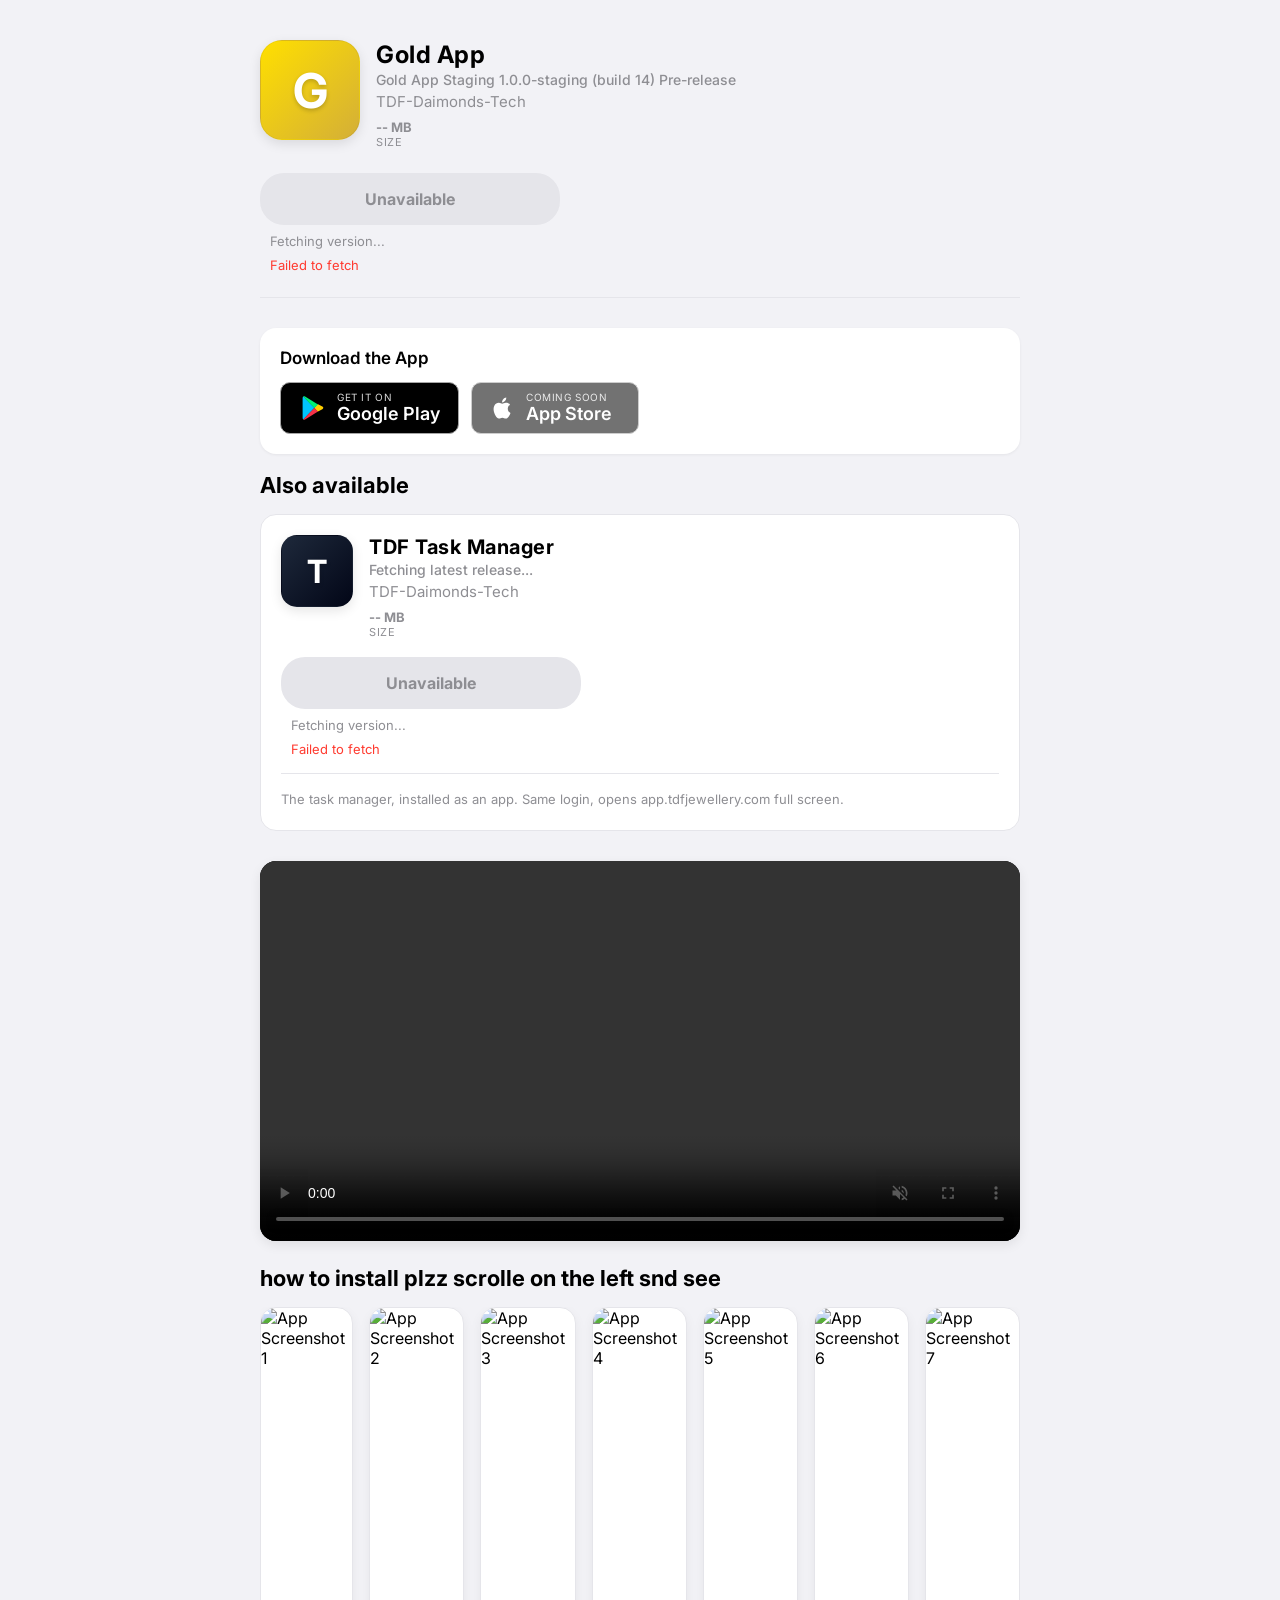
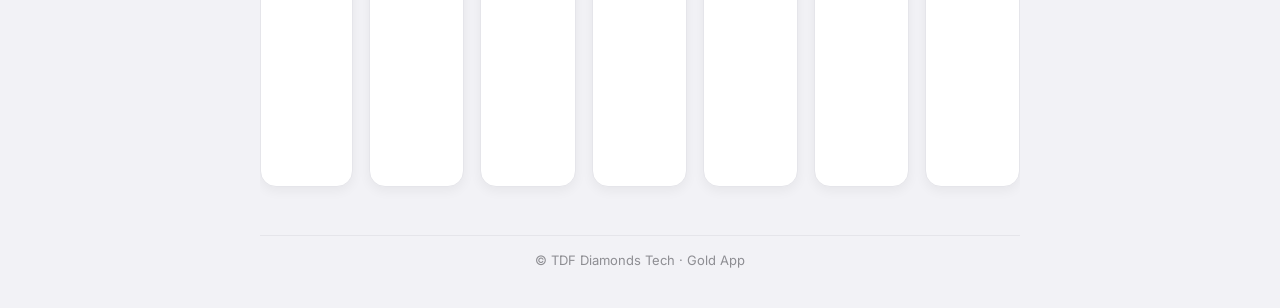
==== index.html @ e76a3f13 "Add Google Play and App Store download badges Co-Authored-By: Claude Sonnet 5.5 <noreply@anthropic.c" ====
<!DOCTYPE html>
<html lang="en">

<head>
    <meta charset="UTF-8">
    <meta name="viewport" content="width=device-width, initial-scale=1.0, maximum-scale=1.0, user-scalable=no">
    <title>Gold App - Download</title>
    <link rel="preconnect" href="https://fonts.googleapis.com">
    <link rel="preconnect" href="https://fonts.gstatic.com" crossorigin>
    <link href="https://fonts.googleapis.com/css2?family=Inter:wght@400;500;600;700&display=swap" rel="stylesheet">
    <link rel="stylesheet" href="style.css">
</head>

<body>
    <main class="container">
        <!-- App Header info -->
        <header class="app-header">
            <div class="app-icon-container">
                <div class="app-icon">
                    <!-- Custom Gold App icon -->
                    <span class="icon-text">G</span>
                </div>
            </div>
            <div class="app-meta">
                <h1 class="app-title">Gold App</h1>
                <h2 class="app-release-name" id="release-name-display">Gold App Staging 1.0.0-staging (build 14)
                    Pre-release</h2>
                <p class="app-developer">TDF-Daimonds-Tech</p>
                <div class="app-stats">
                    <!-- <div class="stat">
                        <span class="stat-value">4.9 ★</span>
                        <span class="stat-label">12K Ratings</span>
                    </div> -->
                    <!-- <div class="stat divider">•</div> -->
                    <div class="stat">
                        <span class="stat-value" id="app-size-display">-- MB</span>
                        <span class="stat-label">Size</span>
                    </div>
                </div>
            </div>
        </header>

        <!-- Promo Video -->


        <!-- Top Download Button -->
        <div class="action-bar">
            <a href="#" id="download-btn" class="install-button loading">
                <span class="btn-text" id="btn-text">Install</span>
                <span class="loader" id="btn-loader"></span>
            </a>
            <p id="version-info" class="version-info">Fetching version...</p>
            <p id="error-msg" class="error-message"></p>
        </div>

        <!-- Store badges -->
        <section class="store-section">
            <h2 class="store-title">Download the App</h2>
            <div class="store-badges">
                <a id="playstore-link" class="store-badge" target="_blank" rel="noopener"
                   href="https://play.google.com/store/apps/details?id=com.tdf.tdfGIPapp&hl=en_IN">
                    <svg viewBox="0 0 24 24" width="28" height="28" aria-hidden="true">
                        <path fill="#00C3FF" d="M3.6 2.2c-.3.3-.5.8-.5 1.4v16.8c0 .6.2 1.1.5 1.4l.1.1L13.1 12v-.2L3.7 2.1z"/>
                        <path fill="#FFCE00" d="M16.2 15.2 13.1 12v-.2l3.1-3.2.1.1 3.7 2.1c1.1.6 1.1 1.6 0 2.2l-3.7 2.1z"/>
                        <path fill="#F43249" d="M16.3 15.1 13.1 12 3.6 21.8c.4.4.9.4 1.6.1z"/>
                        <path fill="#00F076" d="M16.3 8.9 5.2 2.1c-.7-.4-1.2-.3-1.6.1L13.1 12z"/>
                    </svg>
                    <span class="badge-text"><small>GET IT ON</small><strong>Google Play</strong></span>
                </a>
                <a id="appstore-link" class="store-badge disabled" target="_blank" rel="noopener"
                   href="#" aria-disabled="true">
                    <svg viewBox="0 0 24 24" width="26" height="26" aria-hidden="true">
                        <path fill="currentColor" d="M16.4 12.6c0-2.4 2-3.5 2.1-3.6-1.1-1.7-2.9-1.9-3.5-1.9-1.5-.2-2.9.9-3.7.9s-1.9-.9-3.200-.8c-1.6 0-3.1 1-4 2.400-1.700 3-.4 7.300 1.200 9.700.8 1.200 1.800 2.500 3 2.400 1.200 0 1.700-.8 3.100-.8s1.900.8 3.200.8c1.300 0 2.200-1.200 3-2.400.9-1.300 1.300-2.700 1.300-2.700s-2.500-1-2.500-3.900zM14 5.400c.7-.8 1.100-1.900 1-3-1 0-2.100.7-2.800 1.500-.6.700-1.200 1.800-1 2.900 1.100.1 2.100-.6 2.800-1.400z"/>
                    </svg>
                    <span class="badge-text"><small id="appstore-note">COMING SOON</small><strong>App Store</strong></span>
                </a>
            </div>
        </section>

        <!-- TMS App: Android build of app.tdfjewellery.com (see android/README.md) -->
        <section class="section other-apps-section">
            <h2 class="section-title">Also available</h2>
            <div class="app-card">
                <div class="app-card-header">
                    <div class="app-icon app-icon-tms">
                        <span class="icon-text">T</span>
                    </div>
                    <div class="app-meta">
                        <h3 class="app-title">TDF Task Manager</h3>
                        <h4 class="app-release-name" id="tms-release-name">Fetching latest release...</h4>
                        <p class="app-developer">TDF-Daimonds-Tech</p>
                        <div class="app-stats">
                            <div class="stat">
                                <span class="stat-value" id="tms-app-size">-- MB</span>
                                <span class="stat-label">Size</span>
                            </div>
                        </div>
                    </div>
                </div>
                <div class="action-bar action-bar-inline">
                    <a href="#" id="tms-download-btn" class="install-button loading">
                        <span class="btn-text" id="tms-btn-text">Install</span>
                        <span class="loader"></span>
                    </a>
                    <p id="tms-version-info" class="version-info">Fetching version...</p>
                    <p id="tms-error-msg" class="error-message"></p>
                </div>
                <p class="app-card-note">The task manager, installed as an app. Same login, opens
                    app.tdfjewellery.com full screen.</p>
            </div>
        </section>

        <!-- Screenshots Gallery -->
        <div class="promo-video-container">
            <video controls autoplay muted loop playsinline class="promo-video">
                <source src="WhatsApp%20Video%202026-03-15%20at%2011.39.50%20PM.mp4" type="video/mp4">
                Your browser does not support the video tag.
            </video>
        </div>
        <section class="section screenshots-section">
            <h2 class="section-title">how to install plzz scrolle on the left snd see </h2>
            <div class="screenshots-container">
                <img src="0.jpeg" alt="App Screenshot 1" class="screenshot">
                <img src="1.jpeg" alt="App Screenshot 2" class="screenshot">
                <img src="2.jpeg" alt="App Screenshot 3" class="screenshot">
                <img src="3.jpeg" alt="App Screenshot 4" class="screenshot">
                <img src="4.jpeg" alt="App Screenshot 5" class="screenshot">
                <img src="5.jpeg" alt="App Screenshot 6" class="screenshot">
                <img src="6.jpeg" alt="App Screenshot 7" class="screenshot">
            </div>
        </section>


        <!-- Fullscreen Image Modal -->
        <div id="image-modal" class="modal">
            <span class="close-modal" id="close-modal">&times;</span>
            <!-- <span class="nav-btn prev-btn" id="prev-img">&#10094;</span> -->
            <img class="modal-content" id="modal-img">
            <!-- <span class="nav-btn next-btn" id="next-img">&#10095;</span> -->
            <div id="modal-caption" class="modal-caption"></div>
        </div>
        <footer class="site-footer">&copy; TDF Diamonds Tech &middot; Gold App</footer>
    </main>

    <script src="script.js"></script>
</body>

</html>
---- style.css ----
:root {
    --bg-color: #f2f2f6; /* iOS typical grey background */
    --surface-color: #ffffff;
    --text-primary: #000000;
    --text-secondary: #8e8e93;
    --accent-color: #007aff; /* iOS blue */
    --accent-color-hover: #0056b3;
    --gold: #f7b731;
    --divider: #e5e5ea;
    --card-bg: #ffffff;
}

@media (prefers-color-scheme: dark) {
    :root {
        --bg-color: #000000;
        --surface-color: #1c1c1e;
        --text-primary: #ffffff;
        --text-secondary: #98989d;
        --accent-color: #0a84ff;
        --accent-color-hover: #0066cc;
        --divider: #38383a;
        --card-bg: #1c1c1e;
    }
}

* {
    box-sizing: border-box;
    margin: 0;
    padding: 0;
    font-family: '-apple-system', 'BlinkMacSystemFont', 'Inter', 'Segoe UI', Roboto, Helvetica, Arial, sans-serif;
    -webkit-font-smoothing: antialiased;
}

body {
    background-color: var(--bg-color);
    color: var(--text-primary);
    min-height: 100vh;
}

/* Responsive Main Container */
.container {
    width: 100%;
    max-width: 800px;
    margin: 0 auto;
    padding: 40px 20px;
}

@media (max-width: 600px) {
    .container {
        padding: 20px 16px;
    }
}

/* Header */
.app-header {
    display: flex;
    gap: 16px;
    margin-bottom: 24px;
}

.app-icon {
    width: 100px;
    height: 100px;
    background: linear-gradient(135deg, #FFDF00, #D4AF37);
    border-radius: 22%;
    display: flex;
    justify-content: center;
    align-items: center;
    box-shadow: 0 4px 12px rgba(0,0,0,0.1);
    border: 1px solid rgba(0,0,0,0.05);
    flex-shrink: 0;
}

@media (max-width: 400px) {
    .app-icon {
        width: 80px;
        height: 80px;
    }
    .icon-text {
        font-size: 2.2rem;
    }
}

.icon-text {
    font-size: 3rem;
    font-weight: 700;
    color: #fff;
    text-shadow: 0 2px 4px rgba(0,0,0,0.2);
}

.app-meta {
    display: flex;
    flex-direction: column;
    justify-content: center;
    flex: 1;
}

.app-title {
    font-size: 24px;
    font-weight: 700;
    color: var(--text-primary);
    margin-bottom: 2px;
    letter-spacing: 0.5px;
}

.app-release-name {
    font-size: 14px;
    font-weight: 500;
    color: var(--text-secondary);
    margin-bottom: 4px;
    display: -webkit-box;
    -webkit-line-clamp: 2;
    line-clamp: 2;
    -webkit-box-orient: vertical;
    overflow: hidden;
}

.app-developer {
    font-size: 15px;
    color: var(--text-secondary);
    margin-bottom: 8px;
}

.app-stats {
    display: flex;
    align-items: center;
    gap: 8px;
    margin-top: auto;
}

.stat {
    display: flex;
    flex-direction: column;
}

.stat-value {
    font-size: 13px;
    font-weight: 700;
    color: var(--text-secondary);
}

.stat-label {
    font-size: 11px;
    color: var(--text-secondary);
    text-transform: uppercase;
    letter-spacing: 0.5px;
}

.stat.divider {
    color: var(--divider);
    font-size: 20px;
    line-height: 1;
}

/* Promo Video */
.promo-video-container {
    width: 100%;
    border-radius: 16px;
    overflow: hidden;
    margin-bottom: 24px;
    background: #000;
    box-shadow: 0 4px 12px rgba(0,0,0,0.08);
}

.promo-video {
    width: 100%;
    max-height: 55vh;
    display: block;
    object-fit: contain;
}

/* Action Bar */
.action-bar {
    display: flex;
    flex-direction: column;
    gap: 8px;
    margin-bottom: 30px;
    border-bottom: 1px solid var(--divider);
    padding-bottom: 24px;
}

.install-button {
    background-color: var(--accent-color);
    color: #ffffff;
    font-size: 16px;
    font-weight: 700;
    text-align: center;
    padding: 14px 24px;
    border-radius: 24px;
    text-decoration: none;
    display: flex;
    justify-content: center;
    align-items: center;
    width: 100%;
    max-width: 100%; /* Can span full width on small screens */
    transition: background-color 0.2s, transform 0.1s;
    height: 52px;
}

@media (min-width: 600px) {
    .install-button {
        max-width: 300px; /* Limit width on larger screens */
    }
    .action-bar {
        align-items: flex-start; /* Align naturally instead of stacking center */
    }
    .version-info, .error-message {
        text-align: left;
        margin-left: 10px;
    }
}

.install-button:active {
    background-color: var(--accent-color-hover);
    transform: scale(0.98);
}

.install-button.loading {
    background-color: var(--divider);
    color: var(--text-secondary);
    pointer-events: none;
}

.loader {
    display: none;
    width: 20px;
    height: 20px;
    border: 3px solid rgba(0, 0, 0, 0.1);
    border-radius: 50%;
    border-top-color: var(--text-secondary);
    animation: spin 1s ease-in-out infinite;
}

.install-button.loading .loader {
    display: block;
}

.install-button.loading .btn-text {
    display: none;
}

@keyframes spin {
    to { transform: rotate(360deg); }
}

.version-info {
    font-size: 13px;
    color: var(--text-secondary);
    text-align: center;
}

.error-message {
    font-size: 13px;
    color: #ff3b30;
    text-align: center;
    display: none;
}

/* Secondary app card (TMS app) */
.other-apps-section {
    margin-top: -6px;
}

.app-card {
    background: var(--card-bg);
    border: 1px solid var(--divider);
    border-radius: 16px;
    padding: 20px;
}

.app-card-header {
    display: flex;
    gap: 16px;
    margin-bottom: 18px;
}

.app-card .app-icon {
    width: 72px;
    height: 72px;
}

.app-card .icon-text {
    font-size: 2rem;
}

.app-icon-tms {
    /* Matches the theme_color / background_color in the PWA manifest */
    background: linear-gradient(135deg, #1e293b, #020617);
}

.app-card .app-title {
    font-size: 20px;
}

.action-bar-inline {
    border-bottom: none;
    padding-bottom: 0;
    margin-bottom: 0;
}

.app-card-note {
    font-size: 13px;
    line-height: 1.5;
    color: var(--text-secondary);
    margin-top: 16px;
    padding-top: 16px;
    border-top: 1px solid var(--divider);
}

/* Sections */
.section {
    margin-bottom: 30px;
}

.section-title {
    font-size: 22px;
    font-weight: 700;
    color: var(--text-primary);
    margin-bottom: 16px;
}

.instructions-card {
    background: var(--card-bg);
    padding: 20px;
    border-radius: 16px;
    border: 1px solid var(--divider);
}

.section-text {
    font-size: 16px;
    line-height: 1.6;
    color: var(--text-primary);
}

.section-text strong {
    font-weight: 600;
}

.screenshots-section {
    margin-top: 10px;
}

.screenshots-container {
    display: flex;
    overflow-x: auto;
    scroll-snap-type: x mandatory;
    gap: 16px;
    padding-bottom: 16px; /* space for scrollbar */
    -webkit-overflow-scrolling: touch;
    scrollbar-width: none; /* Firefox */
}

.screenshots-container::-webkit-scrollbar {
    display: none; /* Safari and Chrome */
}

.screenshot {
    height: 480px; /* Standard phone height ratio */
    width: auto;
    border-radius: 16px;
    scroll-snap-align: center;
    border: 1px solid var(--divider);
    box-shadow: 0 4px 12px rgba(0,0,0,0.05);
    background-color: var(--card-bg);
}

@media (max-width: 600px) {
    .screenshot {
        height: 400px;
    }
}
@media (max-width: 400px) {
    .screenshot {
        height: 340px;
    }
}

/* Fullscreen Modal */
.modal {
    display: none;
    position: fixed;
    z-index: 100;
    left: 0;
    top: 0;
    width: 100%;
    height: 100%;
    background-color: rgba(0, 0, 0, 0.9);
    backdrop-filter: blur(10px);
    -webkit-backdrop-filter: blur(10px);
    opacity: 0;
    transition: opacity 0.3s ease;
}

.modal.show {
    opacity: 1;
}

.modal-content {
    margin: auto;
    display: block;
    max-width: 90%;
    max-height: 85vh;
    border-radius: 12px;
    position: absolute;
    top: 50%;
    left: 50%;
    transform: translate(-50%, -50%);
    object-fit: contain;
    box-shadow: 0 10px 30px rgba(0,0,0,0.5);
}

.close-modal {
    position: absolute;
    top: 20px;
    right: 30px;
    color: #f1f1f1;
    font-size: 40px;
    font-weight: bold;
    cursor: pointer;
    z-index: 101;
    transition: color 0.2s;
    user-select: none;
}

.close-modal:hover,
.close-modal:focus {
    color: #bbb;
    text-decoration: none;
}

.nav-btn {
    cursor: pointer;
    position: absolute;
    top: 50%;
    width: auto;
    padding: 20px;
    margin-top: -30px;
    color: white;
    font-weight: bold;
    font-size: 30px;
    transition: 0.3s ease;
    border-radius: 0 5px 5px 0;
    user-select: none;
    z-index: 101;
    background-color: rgba(0,0,0,0.3);
}

.nav-btn:hover {
    background-color: rgba(0,0,0,0.8);
}

.prev-btn {
    left: 10px;
    border-radius: 5px;
}

.next-btn {
    right: 10px;
    border-radius: 5px;
}

.modal-caption {
    margin: auto;
    display: block;
    width: 80%;
    max-width: 700px;
    text-align: center;
    color: #ccc;
    padding: 10px 0;
    position: absolute;
    bottom: 20px;
    left: 50%;
    transform: translateX(-50%);
    font-size: 16px;
}

@media only screen and (max-width: 600px) {
    .modal-content {
        max-width: 95%;
    }
    .nav-btn {
        padding: 15px 10px;
        font-size: 24px;
    }
    .prev-btn { left: 0px; }
    .next-btn { right: 0px; }
}


/* Store badges */
.store-section {
    background: var(--card-bg);
    border-radius: 16px;
    padding: 20px;
    margin: 24px 0;
    box-shadow: 0 1px 3px rgba(0,0,0,0.06);
}
.store-title {
    font-size: 17px;
    font-weight: 600;
    margin-bottom: 14px;
}
.store-badges {
    display: flex;
    flex-wrap: wrap;
    gap: 12px;
}
.store-badge {
    display: inline-flex;
    align-items: center;
    gap: 10px;
    min-width: 168px;
    padding: 9px 18px;
    border-radius: 10px;
    background: #000;
    color: #fff;
    text-decoration: none;
    border: 1px solid #a6a6a6;
    transition: transform .15s ease, opacity .15s ease;
}
.store-badge:hover { transform: translateY(-1px); }
.store-badge .badge-text { display: flex; flex-direction: column; line-height: 1.15; }
.store-badge small { font-size: 10px; letter-spacing: .6px; opacity: .85; }
.store-badge strong { font-size: 18px; font-weight: 600; }
.store-badge.disabled { opacity: .55; cursor: default; pointer-events: none; }
@media (max-width: 400px) {
    .store-badges { flex-direction: column; }
    .store-badge { width: 100%; }
}

.site-footer {
    margin-top: 32px;
    padding-top: 16px;
    border-top: 1px solid var(--divider);
    text-align: center;
    font-size: 13px;
    color: var(--text-secondary);
}
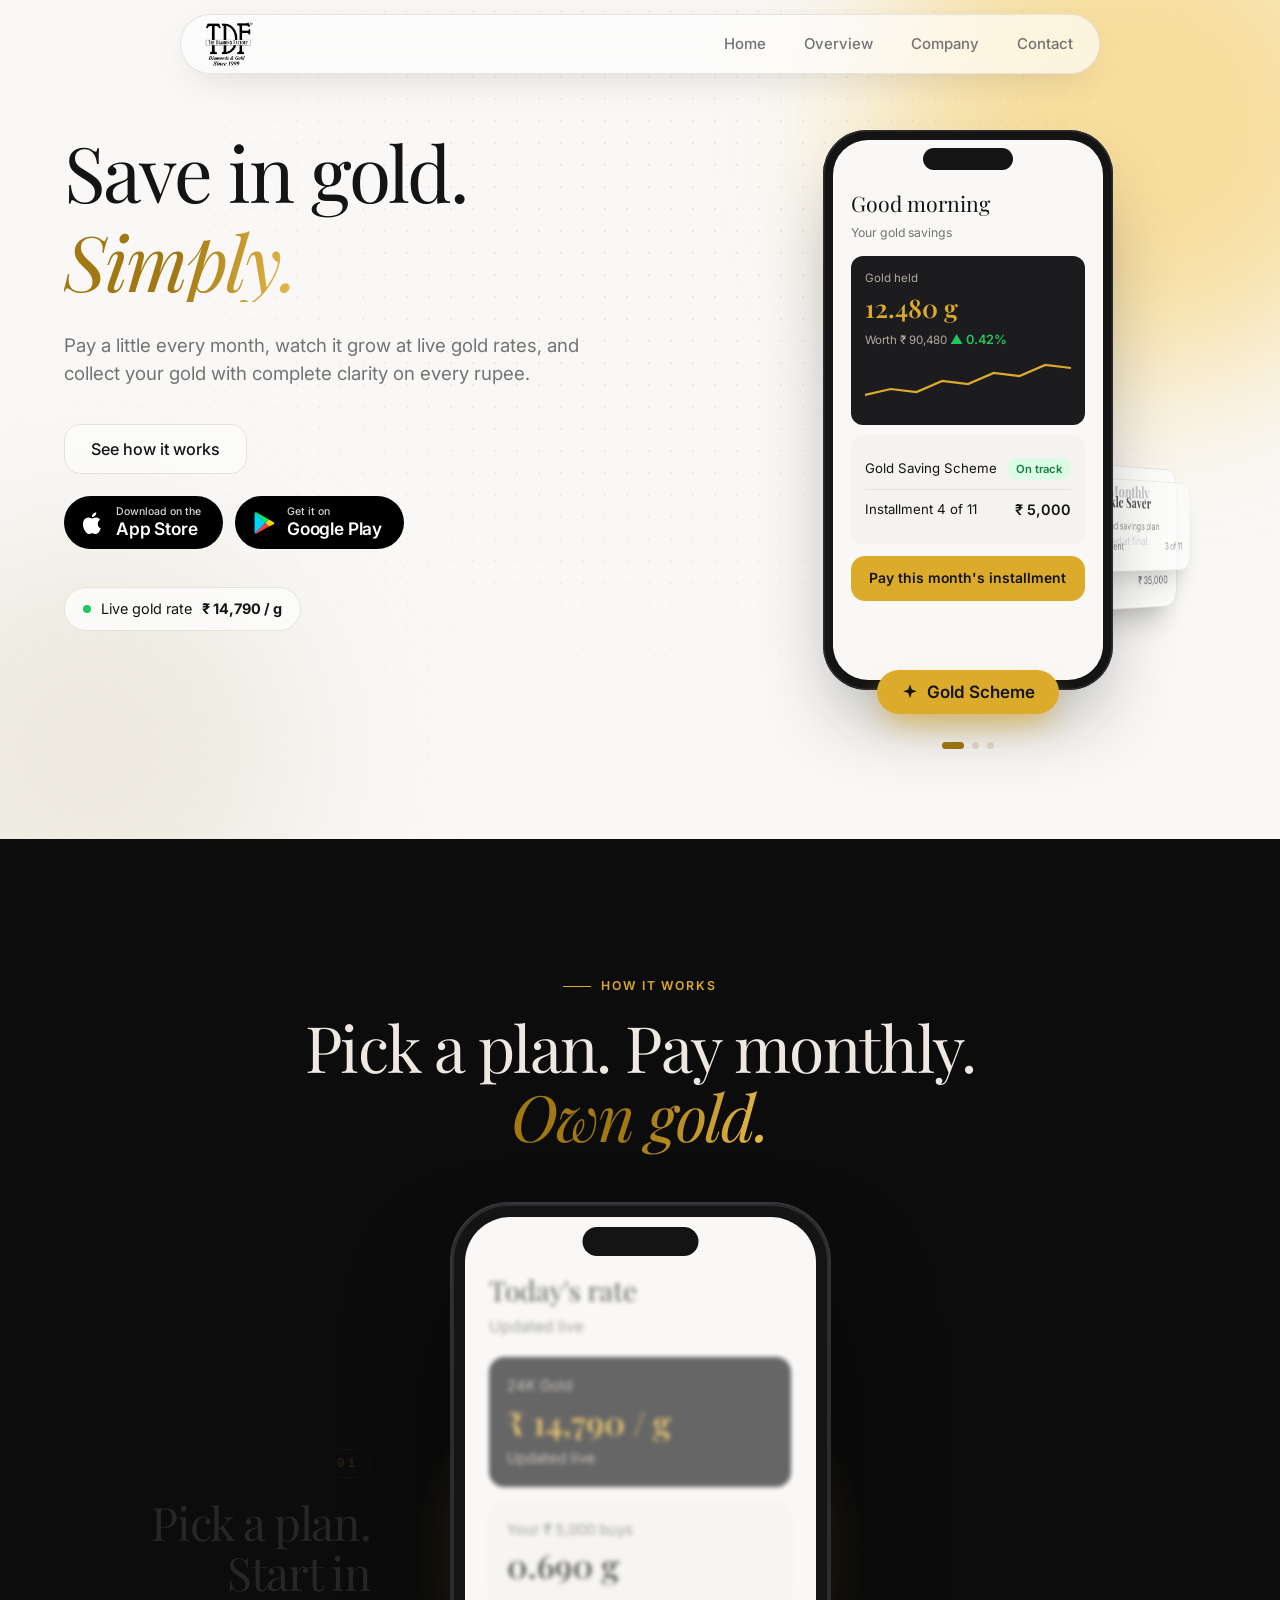
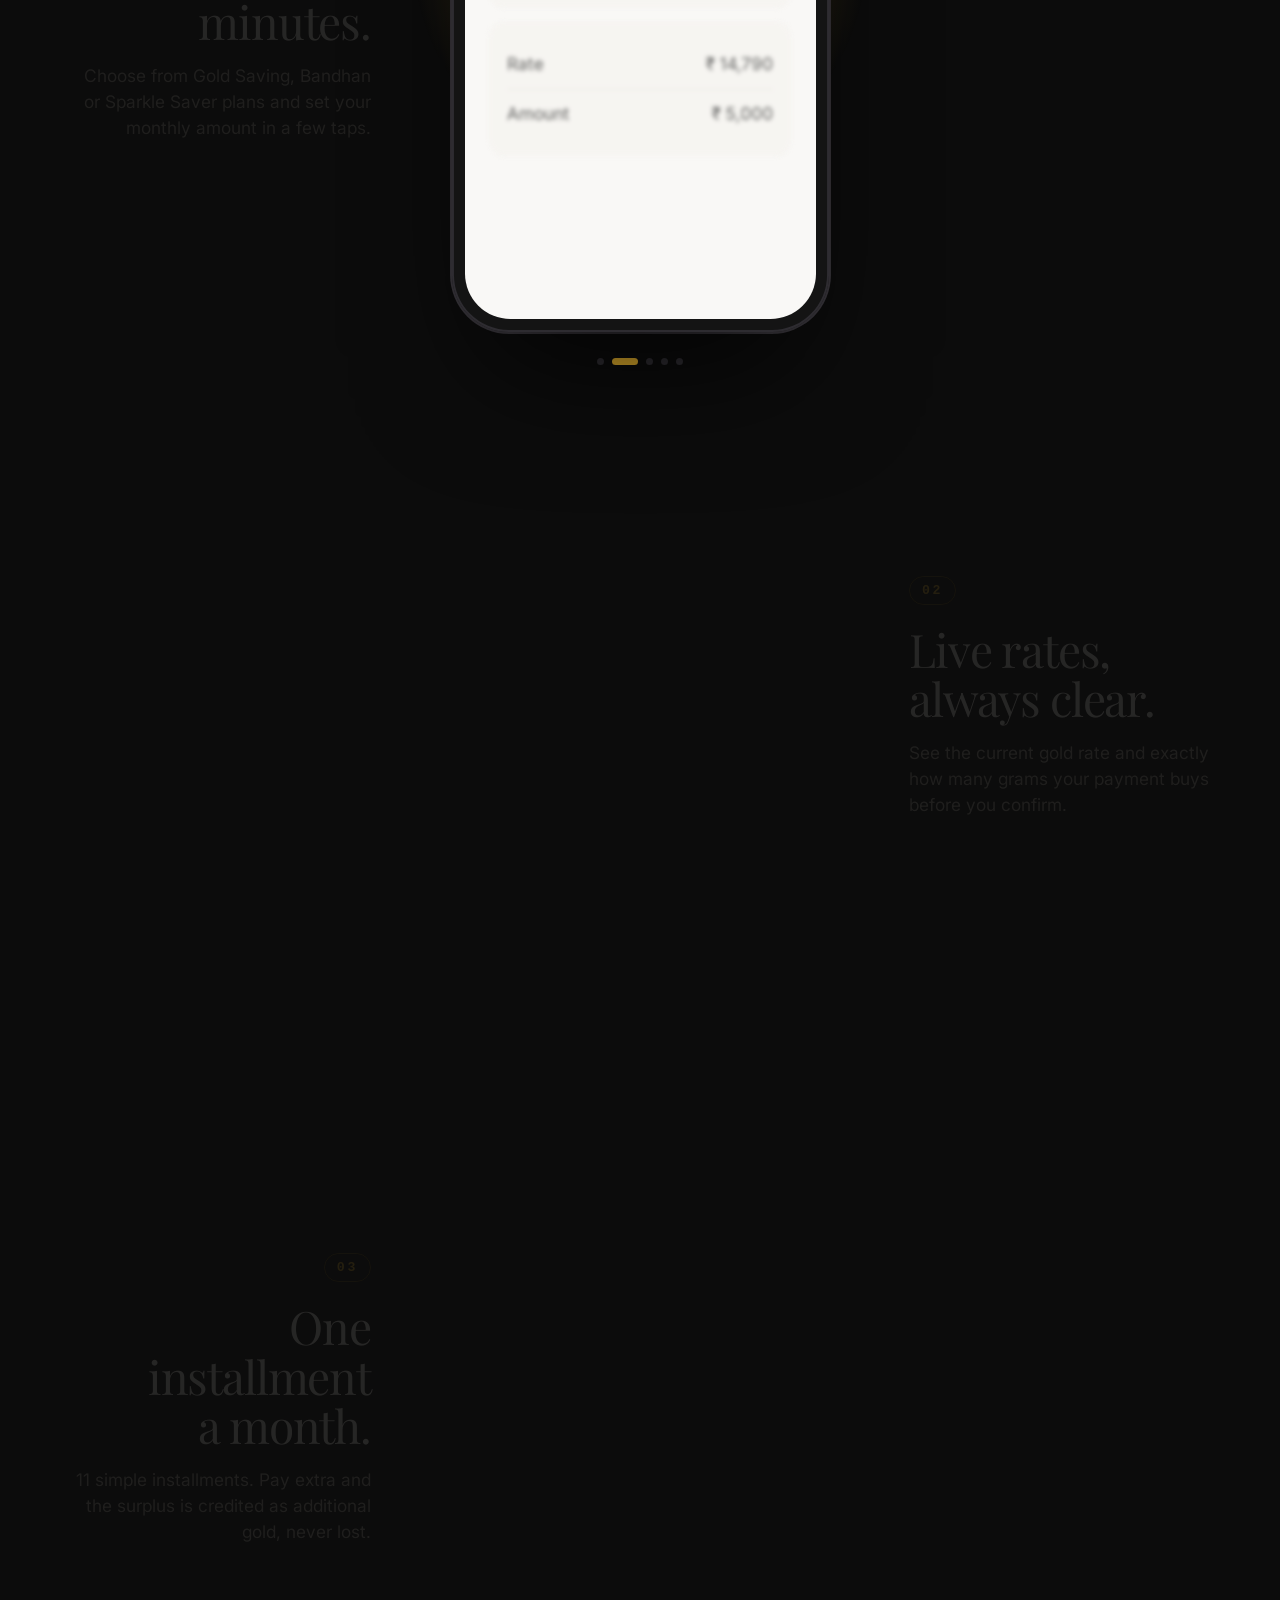
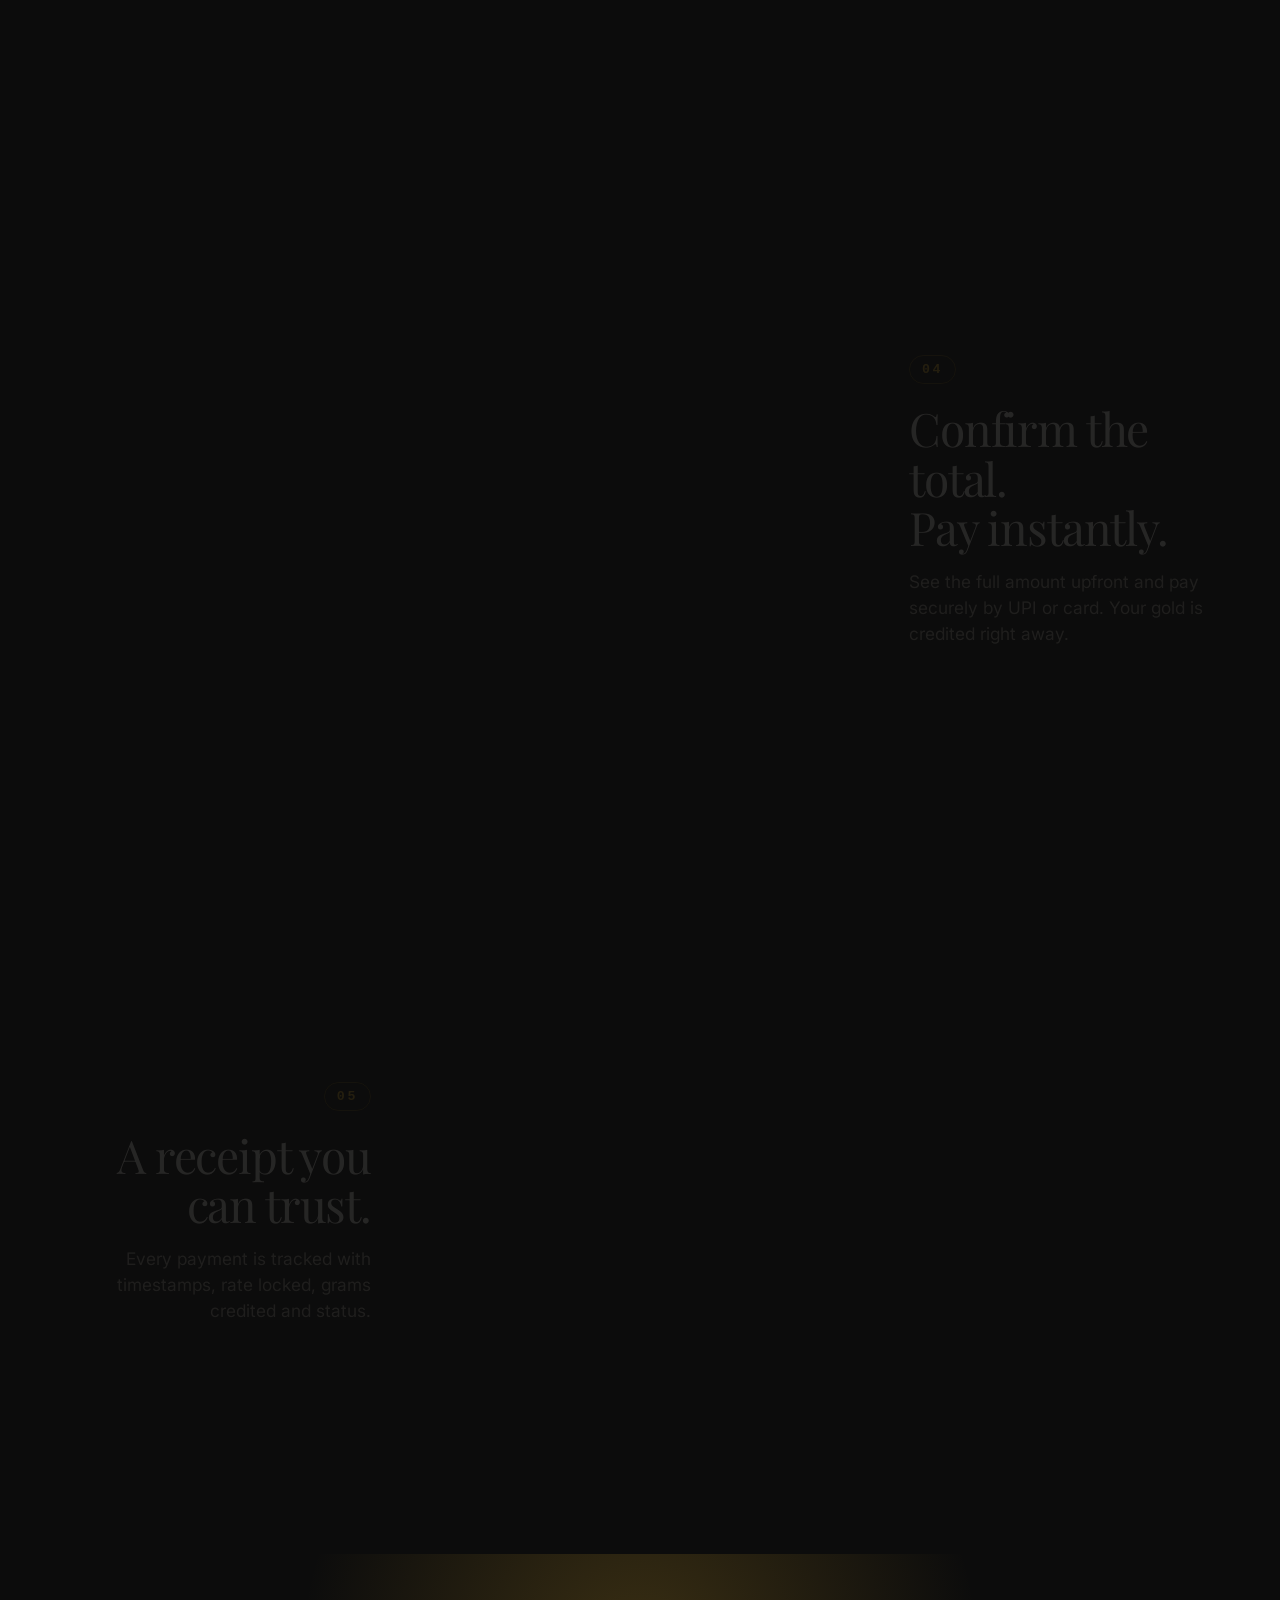
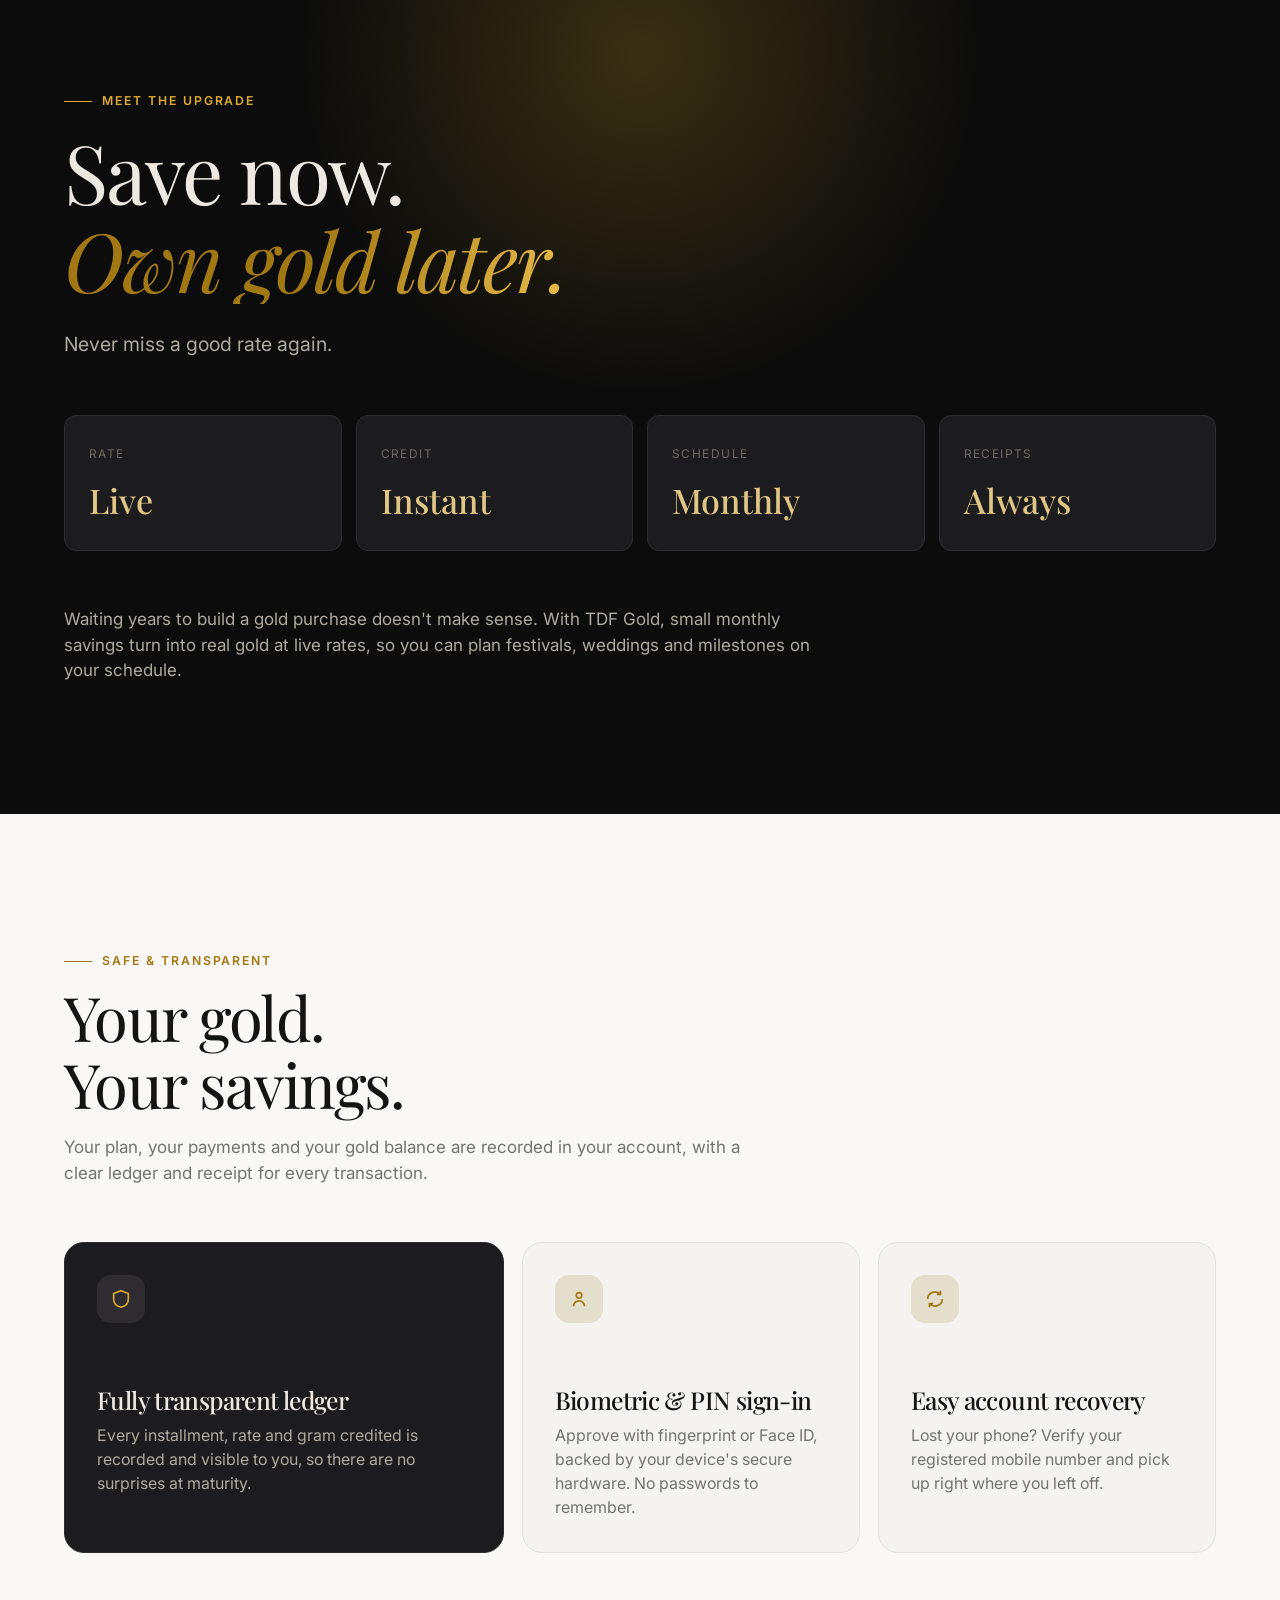
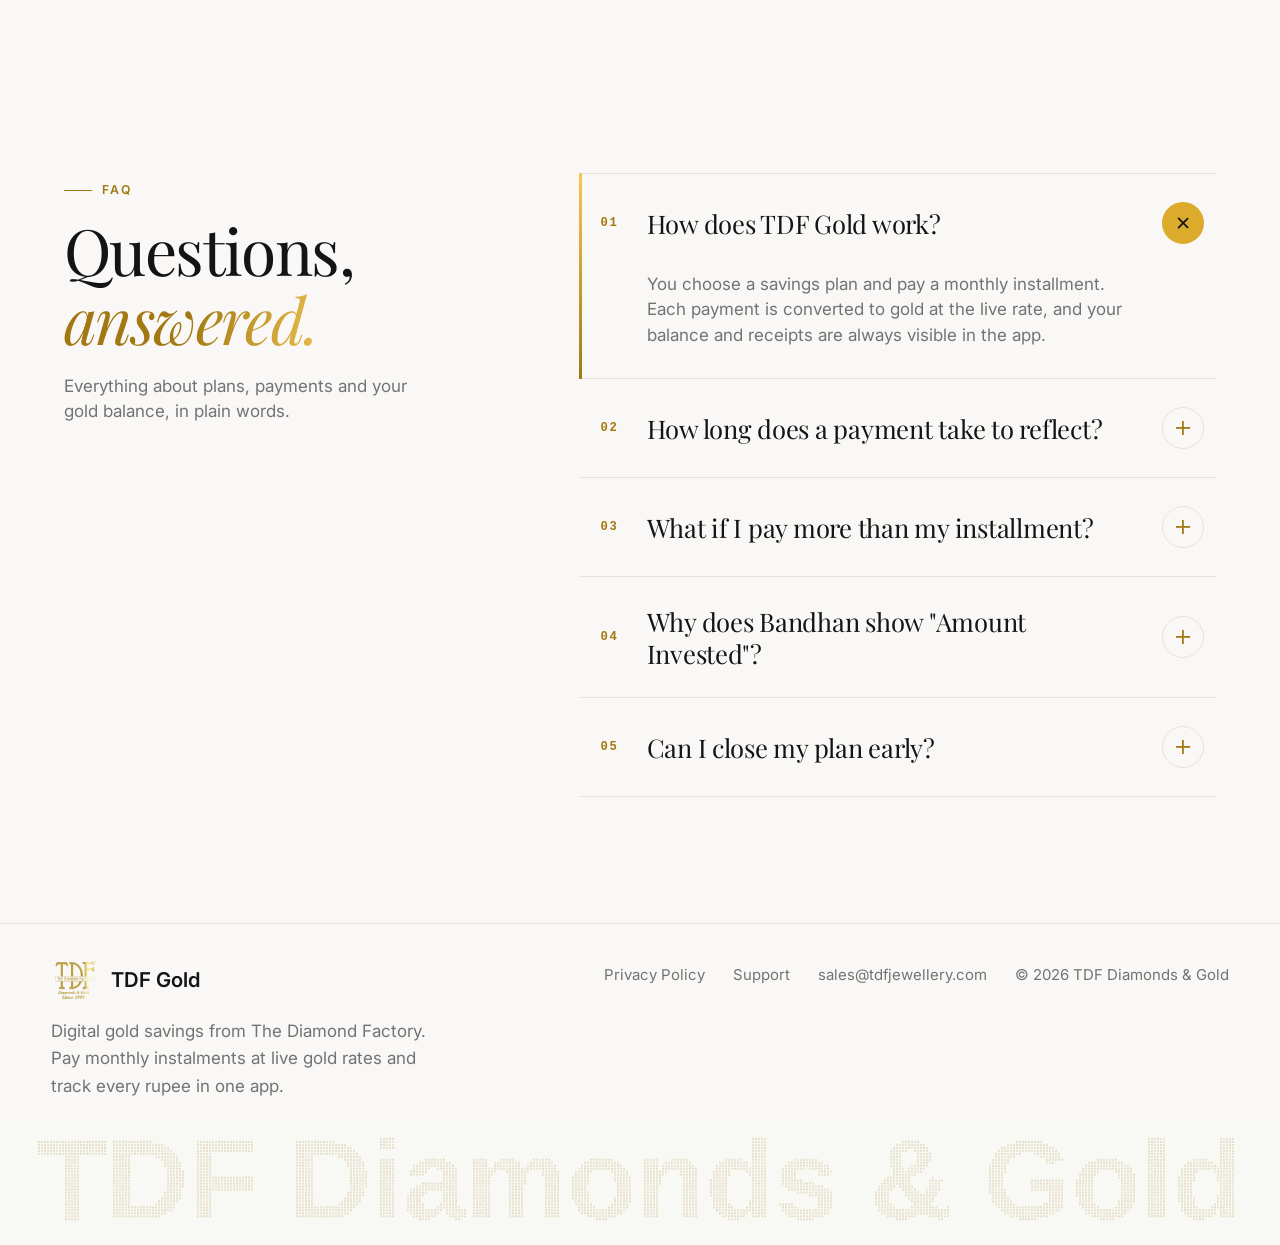
==== commit 5ea4baf3: "feat(web): new TDF Gold landing page, privacy policy and live gold rate Previous landing page kept a" ====
--- a/index.html
+++ b/index.html
@@ -1,148 +1,855 @@
 <!DOCTYPE html>
 <html lang="en">
-
 <head>
-    <meta charset="UTF-8">
-    <meta name="viewport" content="width=device-width, initial-scale=1.0, maximum-scale=1.0, user-scalable=no">
-    <title>Gold App - Download</title>
-    <link rel="preconnect" href="https://fonts.googleapis.com">
-    <link rel="preconnect" href="https://fonts.gstatic.com" crossorigin>
-    <link href="https://fonts.googleapis.com/css2?family=Inter:wght@400;500;600;700&display=swap" rel="stylesheet">
-    <link rel="stylesheet" href="style.css">
+<meta charset="utf-8">
+<meta name="viewport" content="width=device-width, initial-scale=1">
+<title>TDF Gold - Save in Gold, Simply</title>
+<meta name="description" content="Save every month in gold with live rates, clear installment plans and transparent receipts.">
+<link rel="icon" href="tdf-logo.png">
+<link rel="preconnect" href="https://fonts.googleapis.com">
+<link rel="preconnect" href="https://fonts.gstatic.com" crossorigin>
+<link href="https://fonts.googleapis.com/css2?family=Inter:wght@400;500;600&family=Playfair+Display:ital,wght@0,400;0,500;0,600;0,700;1,400;1,500&display=swap" rel="stylesheet">
+<style>
+/* Tokens copied 1:1 from Gold-app-android/lib/product/init/theme/app_colors.dart */
+:root{
+  --app-bg:#F9F8F6; --app-fg:#141414;
+  --primary-surface:#141414; --primary-fg:#F9F8F6;
+  --card:#F5F3EF; --secondary:#F0ECE6; --muted:#F0EEEA; --muted-fg:#737373; --elevated:#FDFDFC;
+  --gold:#DDAB2C; --gold-light:#E0C685; --gold-dark:#A17812; --gold-muted:#E4DECD; --gold-shimmer:#F6C955;
+  --border:#E5E2DC;
+  --np-bg:#0C0C0C; --np-surface:#1C1B1E; --np-surface-alt:#252428; --np-surface-muted:#2E2C31;
+  --np-fg:#EDE8E1; --np-fg-muted:#B0AA9F; --np-fg-soft:#6E6860;
+  --up:#22C55E; --down:#EF4444; --success-soft:#DCFCE7; --success:#15803D; --danger-soft:#FEE2E2; --danger:#DC2626;
+  --r-card:12px; --r-ctl:16px;
+  --serif:"Playfair Display",Georgia,serif; --sans:"Inter",system-ui,sans-serif;
+  --ease:cubic-bezier(.22,1,.36,1);
+}
+*{box-sizing:border-box;margin:0;padding:0}
+html{scroll-behavior:smooth;font-size:106.25%}
+body{background:var(--app-bg);color:var(--app-fg);font-family:var(--sans);line-height:1.5;-webkit-font-smoothing:antialiased;overflow-x:hidden}
+h1,h2,h3{font-family:var(--serif);font-weight:400;letter-spacing:-.025em;line-height:1.08}
+a{color:inherit;text-decoration:none}
+.wrap{max-width:1200px;margin:0 auto;padding:0 24px;position:relative}
+.eyebrow{display:inline-flex;align-items:center;gap:10px;font-size:.72rem;font-weight:600;letter-spacing:.16em;text-transform:uppercase;color:var(--gold-dark)}
+.eyebrow:before{content:"";width:28px;height:1px;background:currentColor}
+
+/* scroll progress */
+#bar{position:fixed;top:0;left:0;height:3px;width:0;z-index:100;background:linear-gradient(90deg,var(--gold-dark),var(--gold-shimmer))}
+
+/* reveal */
+.rv{opacity:0;transform:translateY(36px);filter:blur(6px);transition:opacity .9s var(--ease),transform .9s var(--ease),filter .9s var(--ease);transition-delay:var(--d,0s)}
+.rv.in{opacity:1;transform:none;filter:none}
+
+/* shimmer text */
+.shine{background:linear-gradient(100deg,var(--gold-dark) 20%,var(--gold-shimmer) 45%,var(--gold) 55%,var(--gold-dark) 80%);background-size:250% 100%;-webkit-background-clip:text;background-clip:text;color:transparent;animation:shine 5s linear infinite;font-style:italic}
+@keyframes shine{to{background-position:-250% 0}}
+
+/* buttons */
+.btn{position:relative;display:inline-flex;align-items:center;gap:10px;padding:14px 26px;border-radius:var(--r-ctl);font:600 .95rem var(--sans);border:1px solid transparent;cursor:pointer;transition:transform .35s var(--ease),box-shadow .35s var(--ease),background .3s;overflow:hidden}
+.btn svg{transition:transform .35s var(--ease)}
+.btn:hover svg{transform:translateX(4px)}
+.btn-gold{background:var(--gold);color:var(--app-fg);box-shadow:0 10px 30px -10px rgba(221,171,44,.7)}
+.btn-gold:before{content:"";position:absolute;inset:0;background:linear-gradient(110deg,transparent 30%,rgba(255,255,255,.55) 50%,transparent 70%);transform:translateX(-120%);transition:transform .8s var(--ease)}
+.btn-gold:hover:before{transform:translateX(120%)}
+.btn-gold:hover{transform:translateY(-2px);box-shadow:0 16px 36px -10px rgba(221,171,44,.85)}
+.btn-outline{background:rgba(253,253,252,.6);border-color:var(--border);font-weight:500;backdrop-filter:blur(8px)}
+.btn-outline:hover{border-color:var(--gold);transform:translateY(-2px)}
+
+/* nav */
+header{position:fixed;top:14px;left:0;right:0;z-index:60;padding:0 16px;transition:transform .5s var(--ease)}
+header.hide{transform:translateY(-120%)}
+nav.bar{max-width:920px;margin:0 auto;display:flex;align-items:center;justify-content:space-between;height:60px;padding:0 10px 0 22px;background:rgba(253,253,252,.72);backdrop-filter:blur(18px) saturate(1.4);border:1px solid rgba(229,226,220,.9);border-radius:999px;box-shadow:0 10px 40px -18px rgba(20,20,20,.25)}
+.logo{font-family:var(--serif);font-size:1.3rem;font-weight:600;display:flex;align-items:center;gap:10px}
+.logo img{height:52px;width:auto;display:block;mix-blend-mode:multiply;margin:-2px 0}
+.logo i{width:24px;height:24px;border-radius:50%;background:conic-gradient(from 0deg,var(--gold-shimmer),var(--gold-dark),var(--gold-shimmer));animation:spin 8s linear infinite}
+@keyframes spin{to{transform:rotate(360deg)}}
+.links{display:flex;gap:6px;font-size:.88rem;font-weight:500;color:var(--muted-fg)}
+.links a{padding:8px 16px;border-radius:999px;transition:.25s}
+.links a:hover{background:var(--secondary);color:var(--app-fg)}
+nav.bar .btn{padding:10px 20px;font-size:.85rem;border-radius:999px}
+
+/* hero */
+.hero-sec{position:relative;padding:130px 0 90px;overflow:hidden}
+.blob{position:absolute;border-radius:50%;filter:blur(80px);opacity:.55;pointer-events:none}
+.b1{width:520px;height:520px;background:var(--gold-shimmer);top:-140px;right:-120px;animation:float 14s ease-in-out infinite}
+.b2{width:420px;height:420px;background:var(--gold-muted);bottom:-120px;left:-120px;animation:float 18s ease-in-out infinite reverse}
+@keyframes float{50%{transform:translate(-50px,40px) scale(1.12)}}
+.grain{position:absolute;inset:0;background-image:radial-gradient(rgba(20,20,20,.07) 1px,transparent 1px);background-size:22px 22px;mask-image:radial-gradient(ellipse at 50% 30%,#000 10%,transparent 70%);pointer-events:none}
+.hero{display:grid;grid-template-columns:1.1fr .9fr;gap:48px;align-items:center}
+.hero>div:first-child{align-self:start}
+.hero h1{font-size:clamp(2.8rem,6vw,5rem);margin:0 0 24px}
+.hero h1 .line{display:block;overflow:hidden;padding-bottom:.08em}
+.hero h1 .line span{display:inline-block;transform:translateY(110%);animation:up 1.1s var(--ease) forwards}
+.hero h1 .line:nth-child(2) span{animation-delay:.12s}
+@keyframes up{to{transform:none}}
+.hero p.lead{font-size:1.1rem;color:var(--muted-fg);max-width:31rem;margin-bottom:36px}
+.cta{display:flex;gap:12px;flex-wrap:wrap}
+.rate-chip{display:inline-flex;align-items:center;gap:10px;margin-top:38px;padding:10px 18px;background:rgba(253,253,252,.8);border:1px solid var(--border);border-radius:999px;font-size:.85rem;backdrop-filter:blur(8px)}
+.dot{width:8px;height:8px;border-radius:50%;background:var(--up);animation:pulse 1.8s infinite}
+@keyframes pulse{0%{box-shadow:0 0 0 0 rgba(34,197,94,.55)}100%{box-shadow:0 0 0 12px rgba(34,197,94,0)}}
+.up{color:var(--up);font-size:.75rem;font-weight:600}
+
+/* phone */
+.tilt{perspective:1200px}
+.phone{width:290px;margin:0 auto;background:var(--primary-surface);border-radius:44px;padding:10px;box-shadow:0 40px 80px -25px rgba(20,20,20,.45),inset 0 0 0 1.5px #2E2C31;transition:transform .2s ease-out;transform-style:preserve-3d;will-change:transform}
+.hero .phone{animation:bob 6s ease-in-out infinite}
+@keyframes bob{50%{translate:0 -14px}}
+.screen{background:var(--app-bg);border-radius:35px;padding:26px 18px 20px;min-height:540px;color:var(--app-fg);position:relative;overflow:hidden}
+.screen:before{content:"";position:absolute;top:8px;left:50%;transform:translateX(-50%);width:90px;height:22px;background:var(--primary-surface);border-radius:999px;z-index:2}
+.s-title{font-family:var(--serif);font-size:1.25rem;margin:22px 0 4px}
+.s-sub{font-size:.72rem;color:var(--muted-fg);margin-bottom:14px}
+.s-card{background:var(--card);border-radius:var(--r-card);padding:14px;margin-bottom:10px}
+.s-card.dark{background:var(--np-surface);color:var(--np-fg)}
+.s-card.dark small{color:var(--np-fg-muted)}
+.s-card small{display:block;font-size:.68rem;color:var(--muted-fg)}
+.s-card b{font-family:var(--serif);font-size:1.5rem;font-weight:600}
+.gold-txt{color:var(--gold)}
+.row{display:flex;justify-content:space-between;align-items:center;padding:9px 0;border-bottom:1px solid var(--border);font-size:.78rem}
+.row:last-child{border:0}
+.pill{display:inline-block;padding:3px 9px;border-radius:999px;font-size:.66rem;font-weight:600;background:var(--success-soft);color:var(--success)}
+.pill.gold{background:var(--gold-muted);color:var(--gold-dark)}
+.s-btn{display:block;text-align:center;background:var(--gold);border-radius:14px;padding:12px;font-weight:600;font-size:.82rem;margin-top:12px}
+.spark{height:46px;margin-top:8px;width:100%}
+.spark path{stroke-dasharray:400;stroke-dashoffset:400;animation:draw 2.4s .8s var(--ease) forwards}
+@keyframes draw{to{stroke-dashoffset:0}}
+.hero .tilt{position:relative}
+
+
+/* swipeable plan phone */
+.pw{position:relative;width:290px;margin:0 auto}
+.pw .phone{position:relative;z-index:2;touch-action:pan-y;cursor:grab}
+.pw .phone.drag{cursor:grabbing}
+.pw .screen{padding:0}
+.ptrack{display:flex;width:300%;transition:transform .6s var(--ease)}
+.ptrack.drag{transition:none}
+.pslide{width:33.3333%;padding:26px 18px 20px;min-height:540px;user-select:none}
+.bar-in{height:6px;border-radius:999px;background:var(--np-surface-muted);overflow:hidden;margin-top:10px}
+.bar-in i{display:block;height:100%;border-radius:inherit;background:linear-gradient(90deg,var(--gold-dark),var(--gold-shimmer))}
+.orbit{position:absolute;left:0;right:0;top:330px;height:170px;perspective:900px;z-index:1}
+.oc{position:absolute;left:50%;top:0;width:200px;margin-left:-100px;background:var(--elevated);border:1px solid var(--border);border-radius:18px;padding:14px;box-shadow:0 24px 40px -22px rgba(20,20,20,.4);transition:transform .7s var(--ease),opacity .5s;font-size:.72rem;color:var(--muted-fg);cursor:pointer}
+.oc b{display:block;font-family:var(--serif);font-size:1rem;color:var(--app-fg);margin-bottom:6px}
+.oc .row{font-size:.7rem;padding:6px 0}
+.plan-pill{position:absolute;left:50%;bottom:-24px;translate:-50% 0;z-index:5;display:flex;align-items:center;gap:8px;padding:12px 24px;border:0;border-radius:999px;background:var(--gold);color:var(--app-fg);font:600 1rem var(--sans);white-space:nowrap;box-shadow:0 14px 30px -8px rgba(221,171,44,.8);cursor:pointer}
+.plan-pill span{display:inline-block;transition:opacity .25s,transform .35s var(--ease)}
+.plan-pill.swap span{opacity:0;transform:translateY(8px)}
+.dots{display:flex;justify-content:center;gap:8px;margin-top:52px}
+.dots i{width:7px;height:7px;border-radius:50%;background:var(--gold-muted);transition:.35s var(--ease);cursor:pointer}
+.dots i.on{width:22px;border-radius:999px;background:var(--gold-dark)}
+
+
+/* store badges */
+.stores{display:flex;gap:12px;flex-wrap:wrap;margin-top:22px}
+.store{display:inline-flex;align-items:center;gap:10px;padding:10px 22px 10px 16px;border-radius:999px;background:#000;color:#fff;transition:transform .35s var(--ease),box-shadow .35s var(--ease)}
+.store:hover{transform:translateY(-2px);box-shadow:0 14px 28px -12px rgba(0,0,0,.5)}
+.store svg{width:26px;height:26px;flex:none}
+.store span{display:flex;flex-direction:column;line-height:1.1;font-size:.62rem;font-weight:500;color:#d6d6d6}
+.store b{font:600 1.02rem var(--sans);color:#fff;letter-spacing:-.01em}
+
+/* how it works: scroll-linked phone */
+section.how{position:relative;background:var(--np-bg);color:var(--np-fg);padding:130px 0 40px;border-radius:0;margin:0;overflow:clip}
+.how-head{text-align:center;margin-bottom:clamp(20px,6vh,70px)}
+.how .eyebrow{color:var(--gold)}
+.how-head h2{font-size:clamp(2.2rem,5vw,4rem);margin-top:16px}
+.how-grid{display:grid;grid-template-columns:1fr 410px 1fr;column-gap:clamp(24px,5vw,80px);position:relative}
+.how-phone{grid-column:2;grid-row:1/span 7;align-self:start;position:sticky;top:calc(50vh - 400px);display:flex;flex-direction:column;align-items:center;z-index:2}
+.how-glow{position:absolute;top:50%;left:50%;width:520px;height:520px;translate:-50% -56%;border-radius:50%;background:radial-gradient(rgba(221,171,44,.38),transparent 62%);pointer-events:none;animation:pulse2 6s ease-in-out infinite}
+.how-phone .phone{zoom:1.3;position:relative;box-shadow:0 50px 100px -30px rgba(0,0,0,.8),0 0 0 1.5px #3a373d,inset 0 0 0 1.5px #2E2C31}
+.how-dots{display:flex;gap:8px;margin-top:26px}
+.how-dots i{width:7px;height:7px;border-radius:50%;background:var(--np-surface-muted);transition:.4s var(--ease)}
+.how-dots i.on{width:26px;border-radius:999px;background:var(--gold)}
+.hs{min-height:78vh;display:flex;align-items:center;opacity:.14;will-change:opacity,transform}
+.hs-l{grid-column:1;justify-content:flex-end;text-align:right}
+.hs-r{grid-column:3;justify-content:flex-start;text-align:left}
+.hs-in{max-width:380px}
+.hs-n{display:inline-block;font:700 .78rem "Courier New",monospace;letter-spacing:.2em;color:var(--gold);padding:6px 12px;border:1px solid rgba(221,171,44,.4);border-radius:999px}
+.hs h3{font-size:clamp(2rem,3.6vw,3.2rem);margin:20px 0 16px;color:var(--np-fg)}
+.hs p{color:var(--np-fg-muted);font-size:1.02rem}
+@keyframes pulse2{50%{scale:1.2;opacity:.6}}
+.panel{position:absolute;left:18px;right:18px;top:26px;opacity:0;will-change:transform,opacity,filter;pointer-events:none}
+.panel>*{animation:none!important}
+.panel:first-child{opacity:1}
+
+/* upgrade */
+.upgrade{position:relative;background:var(--np-bg);color:var(--np-fg);padding:130px 0;overflow:hidden}
+.upgrade:before{content:"";position:absolute;width:800px;height:800px;left:50%;top:-300px;translate:-50% 0;background:radial-gradient(rgba(221,171,44,.22),transparent 60%);pointer-events:none}
+.upgrade .eyebrow{color:var(--gold)}
+.upgrade h2{font-size:clamp(2.6rem,6.4vw,5.4rem);margin:16px 0 26px}
+.upgrade h2 .shine{display:inline-block}
+.upgrade .sub{font-size:1.15rem;color:var(--np-fg-muted);max-width:34rem;margin-bottom:56px}
+.stat-row{display:grid;grid-template-columns:repeat(4,1fr);gap:14px;margin-bottom:56px}
+.stat{position:relative;background:var(--np-surface);border:1px solid var(--np-surface-muted);border-radius:var(--r-card);padding:24px;overflow:hidden;transition:transform .5s var(--ease),border-color .4s}
+.stat:hover{transform:translateY(-6px);border-color:var(--gold-dark)}
+.stat:after{content:"";position:absolute;inset:0;background:radial-gradient(240px circle at var(--mx,50%) var(--my,0),rgba(221,171,44,.18),transparent 60%);opacity:0;transition:.4s}
+.stat:hover:after{opacity:1}
+.stat small{color:var(--np-fg-soft);font-size:.7rem;letter-spacing:.12em;text-transform:uppercase}
+.stat b{display:block;font-family:var(--serif);font-size:2rem;font-weight:500;margin-top:10px;color:var(--gold-light)}
+.upgrade .body{color:var(--np-fg-muted);max-width:44rem}
+
+/* security bento */
+.secure{padding:130px 0}
+.secure h2{font-size:clamp(2.2rem,4.8vw,3.8rem);margin:14px 0 18px}
+.secure .intro{color:var(--muted-fg);max-width:40rem;margin-bottom:56px}
+.cards{display:grid;grid-template-columns:1.3fr 1fr 1fr;gap:18px}
+.card{position:relative;background:var(--card);border:1px solid var(--border);border-radius:20px;padding:32px;overflow:hidden;transition:transform .5s var(--ease),box-shadow .5s var(--ease)}
+.card:hover{transform:translateY(-8px);box-shadow:0 30px 60px -30px rgba(20,20,20,.3)}
+.card:after{content:"";position:absolute;inset:0;background:radial-gradient(320px circle at var(--mx,50%) var(--my,0),rgba(221,171,44,.16),transparent 60%);opacity:0;transition:.4s;pointer-events:none}
+.card:hover:after{opacity:1}
+.card .ic{width:48px;height:48px;border-radius:14px;background:var(--gold-muted);color:var(--gold-dark);display:grid;place-items:center;margin-bottom:64px;transition:transform .6s var(--ease)}
+.card:hover .ic{transform:rotate(-8deg) scale(1.1)}
+.card h3{font-size:1.45rem;margin-bottom:10px;font-weight:500}
+.card p{color:var(--muted-fg);font-size:.94rem}
+.card.dark{background:var(--np-surface);border-color:var(--np-surface-muted);color:var(--np-fg)}
+.card.dark .ic{background:var(--np-surface-muted);color:var(--gold)}
+.card.dark p{color:var(--np-fg-muted)}
+
+/* faq */
+.faq{padding:90px 0 110px}
+.faq-grid{display:grid;grid-template-columns:.8fr 1.2fr;gap:clamp(32px,7vw,110px);align-items:start}
+.faq-side{position:sticky;top:110px}
+.faq-side h2{font-size:clamp(2.4rem,5vw,4.2rem);margin:16px 0 20px}
+.faq-side p{color:var(--muted-fg);max-width:22rem}
+.faq-badge{display:inline-flex;align-items:center;gap:10px;margin-top:30px;padding:12px 18px;border:1px solid var(--border);background:var(--elevated);border-radius:999px;font-size:.85rem;font-weight:500}
+.faq-badge i{width:8px;height:8px;border-radius:50%;background:var(--gold);box-shadow:0 0 0 4px rgba(221,171,44,.25)}
+.faq-list{counter-reset:q;border-top:1px solid var(--border)}
+details{counter-increment:q;position:relative;border-bottom:1px solid var(--border);background:transparent;transition:background .5s var(--ease);border-radius:0}
+details:before{content:"";position:absolute;left:0;top:-1px;bottom:-1px;width:3px;background:linear-gradient(var(--gold-shimmer),var(--gold-dark));transform:scaleY(0);transform-origin:top;transition:transform .6s var(--ease)}
+details[open]:before{transform:scaleY(1)}
+details.closing:before{transform:scaleY(0)}
+details:hover{background:linear-gradient(90deg,rgba(228,222,205,.35),transparent)}
+summary{list-style:none;cursor:pointer;padding:28px 12px 28px 22px;display:flex;align-items:center;gap:22px;font-family:var(--serif);font-size:clamp(1.15rem,2vw,1.55rem);letter-spacing:-.01em;line-height:1.25}
+summary::-webkit-details-marker{display:none}
+summary:before{content:counter(q,decimal-leading-zero);font:700 .72rem "Courier New",monospace;letter-spacing:.14em;color:var(--gold-dark);min-width:24px}
+summary:after{content:"";margin-left:auto;flex:none;width:40px;height:40px;border-radius:50%;border:1px solid var(--border);background:
+  linear-gradient(currentColor,currentColor) center/14px 1.8px no-repeat,
+  linear-gradient(currentColor,currentColor) center/1.8px 14px no-repeat;color:var(--gold-dark);transition:transform .6s var(--ease),background-color .4s,border-color .4s,color .4s}
+details:hover summary:after{border-color:var(--gold)}
+details[open] summary:after{transform:rotate(135deg);background-color:var(--gold);border-color:var(--gold);color:var(--app-fg)}
+details.closing summary:after{transform:none;background-color:transparent;border-color:var(--border);color:var(--gold-dark)}
+details p{padding:0 70px 30px 68px;color:var(--muted-fg);font-size:1rem;max-width:42rem;animation:pin .5s var(--ease)}
+.foot-top{width:100%;margin:0;padding:32px clamp(24px,4vw,56px) 24px;display:flex;justify-content:space-between;align-items:flex-start;gap:32px 120px;flex-wrap:wrap}
+.foot-brand{max-width:24rem}
+.foot-head{display:flex;align-items:center;gap:12px;margin-bottom:14px}
+.foot-head img{width:48px;height:48px;object-fit:contain;display:block}
+.foot-head b{font-size:1.2rem;font-weight:600;color:var(--app-fg)}
+.foot-brand p{color:var(--muted-fg);font-size:1rem;line-height:1.6}
+.legal-links{display:flex;flex-wrap:wrap;gap:10px 28px;align-items:center;padding-top:8px}
+.legal-links a:hover{color:var(--app-fg)}
+@media(max-width:680px){.foot-top{padding-top:28px}}
+@media(max-width:900px){
+  .faq-grid{grid-template-columns:1fr}
+  .faq-side{position:static}
+  details p{padding:0 16px 26px 22px}
+  summary{gap:14px;padding-left:18px}
+}
+
+/* final */
+footer{padding:0;margin-top:16px;border-top:1px solid var(--border);font-size:.88rem;color:var(--muted-fg)}
+.kinetic{position:relative;height:clamp(80px,9.5vw,190px);overflow:hidden;background:var(--app-bg);cursor:none}
+.kinetic canvas{position:absolute;inset:0;width:100%;height:100%;display:block;touch-action:pan-y}
+.k-meta{position:absolute;z-index:2;top:16px;left:24px;right:24px;display:flex;justify-content:center;text-align:center;gap:24px;font:700 8px/1.2 "Courier New",monospace;letter-spacing:.08em;text-transform:uppercase;color:var(--gold-dark);pointer-events:none;user-select:none}
+.k-hint{display:none;position:absolute;z-index:2;left:50%;bottom:18px;translate:-50% 0;font:700 8px/1 "Courier New",monospace;letter-spacing:.16em;text-transform:uppercase;color:var(--gold-dark);opacity:.68;pointer-events:none;transition:opacity .5s}
+.k-hint.is-hidden{opacity:0}
+.k-ring,.k-dot{position:absolute;z-index:3;top:0;left:0;pointer-events:none;opacity:0;transition:opacity .18s;will-change:transform}
+.k-ring{width:68px;height:68px;margin:-34px 0 0 -34px;border:2px solid var(--gold-dark);border-radius:50%}
+.k-dot{width:7px;height:7px;margin:-3.5px 0 0 -3.5px;border-radius:50%;background:var(--gold-dark)}
+.kinetic.has-pointer .k-ring,.kinetic.has-pointer .k-dot{opacity:1}
+@media(pointer:coarse){.kinetic{cursor:auto}.k-ring,.k-dot{display:none}}
+@media(max-width:680px){.k-meta{left:14px;right:14px}.k-meta span:nth-child(2){display:none}}
+.foot{display:flex;justify-content:space-between;flex-wrap:wrap;gap:24px}
+.foot nav{display:flex;gap:26px}
+.foot nav a:hover{color:var(--gold-dark)}
+.legal{margin-top:34px;font-size:.75rem;color:var(--np-fg-soft)}
+
+@media(max-width:900px){
+  section.how{margin:0;border-radius:0;padding-top:90px}
+  .how-grid{grid-template-columns:1fr}
+  .how-phone{grid-column:1;top:64px;z-index:3;background:linear-gradient(var(--np-bg) 85%,transparent);padding-bottom:10px}
+  .how-phone .phone{zoom:.75}
+  .how-glow{width:340px;height:340px}
+  .hs{grid-column:1!important;justify-content:center!important;text-align:center!important;min-height:62vh;align-items:flex-end;padding-bottom:12vh}
+  .hs h3{font-size:1.9rem;margin:14px 0 10px}
+  .links{display:none}
+  .hero{grid-template-columns:1fr}
+  .stat-row{grid-template-columns:1fr 1fr}
+  .cards{grid-template-columns:1fr}
+  .card .ic{margin-bottom:28px}
+}
+@media(max-width:560px){
+  .stat-row{grid-template-columns:1fr}
+  .wrap{padding:0 16px}
+  .hero-sec{padding-top:130px}
+}
+@media(prefers-reduced-motion:reduce){
+  *,*:before,*:after{animation-duration:.01ms!important;animation-iteration-count:1!important;transition-duration:.01ms!important}
+  .rv{opacity:1;transform:none;filter:none}
+  .hero h1 .line span{transform:none}
+}
+</style>
 </head>
-
 <body>
-    <main class="container">
-        <!-- App Header info -->
-        <header class="app-header">
-            <div class="app-icon-container">
-                <div class="app-icon">
-                    <!-- Custom Gold App icon -->
-                    <span class="icon-text">G</span>
+<div id="bar"></div>
+
+<header id="hd">
+  <nav class="bar">
+    <a href="#" class="logo" aria-label="TDF - The Diamond Factory"><img src="tdf-logo.png" alt="TDF The Diamond Factory"></a>
+    <div class="links">
+      <a href="#">Home</a><a href="#overview">Overview</a><a href="#company">Company</a><a href="#contact">Contact</a>
+    </div>
+  </nav>
+</header>
+
+<main>
+<!-- HERO -->
+<section class="hero-sec">
+  <div class="blob b1"></div><div class="blob b2"></div><div class="grain"></div>
+  <div class="wrap hero">
+    <div>
+      <h1>
+        <span class="line"><span>Save in gold.</span></span>
+        <span class="line"><span class="shine">Simply.</span></span>
+      </h1>
+      <p class="lead rv" style="--d:.25s">Pay a little every month, watch it grow at live gold rates, and collect your gold with complete clarity on every rupee.</p>
+      <div class="cta rv" style="--d:.35s">
+        <a href="#overview" class="btn btn-outline">See how it works</a>
+      </div>
+      <div class="stores rv" style="--d:.4s">
+        <a href="#" class="store" aria-label="Download on the App Store"><svg viewBox="0 0 24 24" fill="#fff"><path d="M16.4 12.6c0-2.5 2-3.6 2.1-3.7-1.2-1.700-3-1.900-3.600-1.900-1.500-.2-3 .9-3.800.9-.8 0-2-.9-3.300-.9-1.700 0-3.300 1-4.200 2.500-1.800 3.100-.5 7.700 1.300 10.200.9 1.200 1.900 2.600 3.200 2.500 1.300-.1 1.800-.8 3.300-.8s2 .8 3.300.8c1.400 0 2.300-1.200 3.100-2.400 1-1.400 1.400-2.800 1.400-2.900-.1 0-2.800-1.100-2.800-4.300zM14 5.100c.7-.8 1.100-2 1-3.100-1 0-2.200.7-2.900 1.500-.6.700-1.200 1.900-1 3 1.100.1 2.200-.6 2.900-1.400z"/></svg><span>Download on the<b>App Store</b></span></a>
+        <a href="https://play.google.com/store/apps/details?id=com.tdf.tdfGIPapp&amp;hl=en_IN" class="store" target="_blank" rel="noopener" aria-label="Get it on Google Play"><svg viewBox="0 0 24 24"><path d="M3.600 2.300c-.2.200-.3.600-.3 1v17.400c0 .4.100.8.300 1l9.700-9.700z" fill="#00d2ff"/><path d="M16.600 15.300l-3.300-3.300 3.300-3.300 4 2.300c1.100.6 1.100 1.700 0 2.300z" fill="#ffd400"/><path d="M13.300 12l-9.700 9.700c.4.400 1 .4 1.700 0l11.300-6.400z" fill="#ff3a44"/><path d="M13.300 12L3.600 2.300c.4-.4 1-.4 1.700 0l11.300 6.400z" fill="#00f076"/></svg><span>Get it on<b>Google Play</b></span></a>
+      </div>
+      <div class="rate-chip rv" style="--d:.45s"><span class="dot"></span> Live gold rate <b id="rate" class="js-rate">₹ 14,790 / g</b> <span class="up" id="chg" hidden></span></div>
+    </div>
+
+    <div class="tilt rv" style="--d:.2s">
+      <div class="pw" id="plans">
+        <div class="orbit" id="orbit">
+          <div class="oc"><b>Gold Saving Scheme</b>11 installments · Flexible amount<div class="row"><span>Next due</span><span class="pill gold">12 Oct</span></div></div>
+          <div class="oc"><b>Bandhan Monthly Savings</b>Gold rate locked at final installment<div class="row"><span>Invested</span><span>₹ 35,000</span></div></div>
+          <div class="oc"><b>Sparkle Saver</b>Diamond savings plan<div class="row"><span>Installment</span><span>3 of 11</span></div></div>
+        </div>
+        <div class="phone">
+          <div class="screen" id="pscreen">
+            <div class="ptrack" id="ptrack">
+              <div class="pslide">
+                <div class="s-title">Good morning</div>
+                <div class="s-sub">Your gold savings</div>
+                <div class="s-card dark">
+                  <small>Gold held</small>
+                  <b class="gold-txt"><span data-count="12.48" data-dec="3">12.480</span> g</b>
+                  <small style="margin-top:4px">Worth ₹ 90,480 <span class="up">▲ 0.42%</span></small>
+                  <svg class="spark" viewBox="0 0 200 46" preserveAspectRatio="none"><path d="M0 38 L25 32 L50 35 L75 24 L100 27 L125 16 L150 19 L175 8 L200 11" fill="none" stroke="#DDAB2C" stroke-width="2.2" stroke-linecap="round"/></svg>
                 </div>
+                <div class="s-card">
+                  <div class="row"><span>Gold Saving Scheme</span><span class="pill">On track</span></div>
+                  <div class="row"><span>Installment 4 of 11</span><b style="font-size:.85rem;font-family:var(--sans)">₹ 5,000</b></div>
+                </div>
+                <div class="s-btn">Pay this month's installment</div>
+              </div>
+              <div class="pslide">
+                <div class="s-title">Bandhan</div>
+                <div class="s-sub">Monthly savings, rate locked at the end</div>
+                <div class="s-card dark">
+                  <small>Amount invested</small>
+                  <b class="gold-txt">₹ 35,000</b>
+                  <small style="margin-top:4px">Gold rate locks at final installment</small>
+                  <div class="bar-in"><i style="width:63%"></i></div>
+                </div>
+                <div class="s-card">
+                  <div class="row"><span>Bandhan Monthly Savings</span><span class="pill">On track</span></div>
+                  <div class="row"><span>Installment 7 of 11</span><b style="font-size:.85rem;font-family:var(--sans)">₹ 5,000</b></div>
+                </div>
+                <div class="s-btn">Pay this month's installment</div>
+              </div>
+              <div class="pslide">
+                <div class="s-title">Sparkle Saver</div>
+                <div class="s-sub">Your diamond savings</div>
+                <div class="s-card dark">
+                  <small>Sparkle balance</small>
+                  <b class="gold-txt">₹ 15,000</b>
+                  <small style="margin-top:4px">Redeem on diamond jewellery</small>
+                  <div class="bar-in"><i style="width:27%"></i></div>
+                </div>
+                <div class="s-card">
+                  <div class="row"><span>Sparkle Saver</span><span class="pill gold">Due</span></div>
+                  <div class="row"><span>Installment 3 of 11</span><b style="font-size:.85rem;font-family:var(--sans)">₹ 5,000</b></div>
+                </div>
+                <div class="s-btn">Pay this month's installment</div>
+              </div>
             </div>
-            <div class="app-meta">
-                <h1 class="app-title">Gold App</h1>
-                <h2 class="app-release-name" id="release-name-display">Gold App Staging 1.0.0-staging (build 14)
-                    Pre-release</h2>
-                <p class="app-developer">TDF-Daimonds-Tech</p>
-                <div class="app-stats">
-                    <!-- <div class="stat">
-                        <span class="stat-value">4.9 ★</span>
-                        <span class="stat-label">12K Ratings</span>
-                    </div> -->
-                    <!-- <div class="stat divider">•</div> -->
-                    <div class="stat">
-                        <span class="stat-value" id="app-size-display">-- MB</span>
-                        <span class="stat-label">Size</span>
-                    </div>
-                </div>
+          </div>
+          <button class="plan-pill" id="planPill" type="button" aria-live="polite">
+            <svg width="18" height="18" viewBox="0 0 24 24" fill="currentColor"><path d="M12 2l2.4 6.6L21 11l-6.6 2.4L12 20l-2.4-6.6L3 11l6.6-2.4z"/></svg>
+            <span>Gold Scheme</span>
+          </button>
+        </div>
+        <div class="dots" id="pdots"><i class="on"></i><i></i><i></i></div>
+      </div>
+    </div>
+  </div>
+</section>
+
+<!-- STEPS -->
+<section class="how" id="overview">
+  <div class="wrap">
+    <div class="how-head rv">
+      <span class="eyebrow">How it works</span>
+      <h2>Pick a plan. Pay monthly.<br><span class="shine">Own gold.</span></h2>
+    </div>
+    <div class="how-grid" id="howGrid">
+      <div class="how-phone">
+        <div class="how-glow"></div>
+        <div class="phone">
+          <div class="screen">
+            <div class="panel active">
+              <div class="s-title">Choose a plan</div><div class="s-sub">Save monthly, own gold</div>
+              <div class="s-card" style="border:1.4px solid var(--gold)"><b style="font-size:1.05rem">Gold Saving Scheme</b><small>11 installments · Flexible amount</small></div>
+              <div class="s-card"><b style="font-size:1.05rem">Bandhan Monthly Savings</b><small>Gold rate locked at final installment</small></div>
+              <div class="s-card"><b style="font-size:1.05rem">Sparkle Saver</b><small>Diamond savings plan</small></div>
+              <div class="s-btn">Continue</div>
             </div>
-        </header>
-
-        <!-- Promo Video -->
-
-
-        <!-- Top Download Button -->
-        <div class="action-bar">
-            <a href="#" id="download-btn" class="install-button loading">
-                <span class="btn-text" id="btn-text">Install</span>
-                <span class="loader" id="btn-loader"></span>
-            </a>
-            <p id="version-info" class="version-info">Fetching version...</p>
-            <p id="error-msg" class="error-message"></p>
+            <div class="panel">
+              <div class="s-title">Today's rate</div><div class="s-sub">Updated live</div>
+              <div class="s-card dark"><small>24K Gold</small><b class="gold-txt js-rate">₹ 14,790 / g</b><small>Updated live</small></div>
+              <div class="s-card"><small>Your ₹ 5,000 buys</small><b>0.690 g</b></div>
+              <div class="s-card"><div class="row"><span>Rate</span><span class="js-rate-plain">₹ 14,790</span></div><div class="row"><span>Amount</span><span>₹ 5,000</span></div></div>
+            </div>
+            <div class="panel">
+              <div class="s-title">Installments</div><div class="s-sub">Gold Saving Scheme</div>
+              <div class="s-card"><div class="row"><span>Jun</span><span class="pill">Paid</span></div><div class="row"><span>Jul</span><span class="pill">Paid</span></div><div class="row"><span>Aug</span><span class="pill">Paid</span></div><div class="row"><span>Sep</span><span class="pill gold">Due</span></div><div class="row"><span>Oct</span><span style="color:var(--muted-fg)">Upcoming</span></div></div>
+              <div class="s-btn">Pay Sep installment</div>
+            </div>
+            <div class="panel">
+              <div class="s-title">Confirm payment</div><div class="s-sub">Review before you pay</div>
+              <div class="s-card"><div class="row"><span>Installment</span><span>₹ 5,000</span></div><div class="row"><span>Gold credited</span><span>0.690 g</span></div><div class="row"><b>Total</b><b>₹ 5,000</b></div></div>
+              <div class="s-card"><small>Pay with</small>UPI · •••• 4821</div>
+              <div class="s-btn">Pay ₹ 5,000</div>
+            </div>
+            <div class="panel">
+              <div class="s-title">Receipt</div><div class="s-sub">Payment successful</div>
+              <div class="s-card" style="text-align:center"><span class="pill">Success</span><br><b style="display:block;margin-top:8px">₹ 5,000</b><small>12 Sep 2026 · 10:42 AM</small></div>
+              <div class="s-card"><div class="row"><span>Rate locked</span><span class="js-rate">₹ 14,790 / g</span></div><div class="row"><span>Gold credited</span><span class="js-grams">0.338 g</span></div><div class="row"><span>Ref</span><span>#GS-20458</span></div></div>
+            </div>
+          </div>
         </div>
-
-        <!-- Store badges -->
-        <section class="store-section">
-            <h2 class="store-title">Download the App</h2>
-            <div class="store-badges">
-                <a id="playstore-link" class="store-badge" target="_blank" rel="noopener"
-                   href="https://play.google.com/store/apps/details?id=com.tdf.tdfGIPapp&hl=en_IN">
-                    <svg viewBox="0 0 24 24" width="28" height="28" aria-hidden="true">
-                        <path fill="#00C3FF" d="M3.6 2.2c-.3.3-.5.8-.5 1.4v16.8c0 .6.2 1.1.5 1.4l.1.1L13.1 12v-.2L3.7 2.1z"/>
-                        <path fill="#FFCE00" d="M16.2 15.2 13.1 12v-.2l3.1-3.2.1.1 3.7 2.1c1.1.6 1.1 1.6 0 2.2l-3.7 2.1z"/>
-                        <path fill="#F43249" d="M16.3 15.1 13.1 12 3.6 21.8c.4.4.9.4 1.6.1z"/>
-                        <path fill="#00F076" d="M16.3 8.9 5.2 2.1c-.7-.4-1.2-.3-1.6.1L13.1 12z"/>
-                    </svg>
-                    <span class="badge-text"><small>GET IT ON</small><strong>Google Play</strong></span>
-                </a>
-                <a id="appstore-link" class="store-badge disabled" target="_blank" rel="noopener"
-                   href="#" aria-disabled="true">
-                    <svg viewBox="0 0 24 24" width="26" height="26" aria-hidden="true">
-                        <path fill="currentColor" d="M16.4 12.6c0-2.4 2-3.5 2.1-3.6-1.1-1.7-2.9-1.9-3.5-1.9-1.5-.2-2.9.9-3.7.9s-1.9-.9-3.200-.8c-1.6 0-3.1 1-4 2.400-1.700 3-.4 7.300 1.200 9.700.8 1.200 1.800 2.500 3 2.400 1.200 0 1.700-.8 3.100-.8s1.900.8 3.200.8c1.300 0 2.200-1.200 3-2.400.9-1.300 1.300-2.700 1.300-2.700s-2.500-1-2.500-3.900zM14 5.400c.7-.8 1.100-1.900 1-3-1 0-2.100.7-2.800 1.500-.6.700-1.200 1.800-1 2.900 1.100.1 2.100-.6 2.800-1.400z"/>
-                    </svg>
-                    <span class="badge-text"><small id="appstore-note">COMING SOON</small><strong>App Store</strong></span>
-                </a>
-            </div>
-        </section>
-
-        <!-- TMS App: Android build of app.tdfjewellery.com (see android/README.md) -->
-        <section class="section other-apps-section">
-            <h2 class="section-title">Also available</h2>
-            <div class="app-card">
-                <div class="app-card-header">
-                    <div class="app-icon app-icon-tms">
-                        <span class="icon-text">T</span>
-                    </div>
-                    <div class="app-meta">
-                        <h3 class="app-title">TDF Task Manager</h3>
-                        <h4 class="app-release-name" id="tms-release-name">Fetching latest release...</h4>
-                        <p class="app-developer">TDF-Daimonds-Tech</p>
-                        <div class="app-stats">
-                            <div class="stat">
-                                <span class="stat-value" id="tms-app-size">-- MB</span>
-                                <span class="stat-label">Size</span>
-                            </div>
-                        </div>
-                    </div>
-                </div>
-                <div class="action-bar action-bar-inline">
-                    <a href="#" id="tms-download-btn" class="install-button loading">
-                        <span class="btn-text" id="tms-btn-text">Install</span>
-                        <span class="loader"></span>
-                    </a>
-                    <p id="tms-version-info" class="version-info">Fetching version...</p>
-                    <p id="tms-error-msg" class="error-message"></p>
-                </div>
-                <p class="app-card-note">The task manager, installed as an app. Same login, opens
-                    app.tdfjewellery.com full screen.</p>
-            </div>
-        </section>
-
-        <!-- Screenshots Gallery -->
-        <div class="promo-video-container">
-            <video controls autoplay muted loop playsinline class="promo-video">
-                <source src="WhatsApp%20Video%202026-03-15%20at%2011.39.50%20PM.mp4" type="video/mp4">
-                Your browser does not support the video tag.
-            </video>
-        </div>
-        <section class="section screenshots-section">
-            <h2 class="section-title">how to install plzz scrolle on the left snd see </h2>
-            <div class="screenshots-container">
-                <img src="0.jpeg" alt="App Screenshot 1" class="screenshot">
-                <img src="1.jpeg" alt="App Screenshot 2" class="screenshot">
-                <img src="2.jpeg" alt="App Screenshot 3" class="screenshot">
-                <img src="3.jpeg" alt="App Screenshot 4" class="screenshot">
-                <img src="4.jpeg" alt="App Screenshot 5" class="screenshot">
-                <img src="5.jpeg" alt="App Screenshot 6" class="screenshot">
-                <img src="6.jpeg" alt="App Screenshot 7" class="screenshot">
-            </div>
-        </section>
-
-
-        <!-- Fullscreen Image Modal -->
-        <div id="image-modal" class="modal">
-            <span class="close-modal" id="close-modal">&times;</span>
-            <!-- <span class="nav-btn prev-btn" id="prev-img">&#10094;</span> -->
-            <img class="modal-content" id="modal-img">
-            <!-- <span class="nav-btn next-btn" id="next-img">&#10095;</span> -->
-            <div id="modal-caption" class="modal-caption"></div>
-        </div>
-        <footer class="site-footer">&copy; TDF Diamonds Tech &middot; Gold App</footer>
-    </main>
-
-    <script src="script.js"></script>
+        <div class="how-dots" id="howDots"><i class="on"></i><i></i><i></i><i></i><i></i></div>
+      </div>
+      <div class="hs hs-l" data-i="0" style="grid-row:2"><div class="hs-in"><span class="hs-n">01</span><h3>Pick a plan.<br>Start in minutes.</h3><p>Choose from Gold Saving, Bandhan or Sparkle Saver plans and set your monthly amount in a few taps.</p></div></div>
+      <div class="hs hs-r" data-i="1" style="grid-row:3"><div class="hs-in"><span class="hs-n">02</span><h3>Live rates,<br>always clear.</h3><p>See the current gold rate and exactly how many grams your payment buys before you confirm.</p></div></div>
+      <div class="hs hs-l" data-i="2" style="grid-row:4"><div class="hs-in"><span class="hs-n">03</span><h3>One installment<br>a month.</h3><p>11 simple installments. Pay extra and the surplus is credited as additional gold, never lost.</p></div></div>
+      <div class="hs hs-r" data-i="3" style="grid-row:5"><div class="hs-in"><span class="hs-n">04</span><h3>Confirm the total.<br>Pay instantly.</h3><p>See the full amount upfront and pay securely by UPI or card. Your gold is credited right away.</p></div></div>
+      <div class="hs hs-l" data-i="4" style="grid-row:6"><div class="hs-in"><span class="hs-n">05</span><h3>A receipt you<br>can trust.</h3><p>Every payment is tracked with timestamps, rate locked, grams credited and status.</p></div></div>
+    </div>
+  </div>
+</section>
+
+<!-- UPGRADE -->
+<section class="upgrade" id="company">
+  <div class="wrap">
+    <span class="eyebrow rv">Meet the upgrade</span>
+    <h2 class="rv" style="--d:.1s">Save now.<br><span class="shine">Own gold later.</span></h2>
+    <p class="sub rv" style="--d:.2s">Never miss a good rate again.</p>
+    <div class="stat-row">
+      <div class="stat rv" style="--d:0s"><small>Rate</small><b>Live</b></div>
+      <div class="stat rv" style="--d:.1s"><small>Credit</small><b>Instant</b></div>
+      <div class="stat rv" style="--d:.2s"><small>Schedule</small><b>Monthly</b></div>
+      <div class="stat rv" style="--d:.3s"><small>Receipts</small><b>Always</b></div>
+    </div>
+    <p class="body rv">Waiting years to build a gold purchase doesn't make sense. With TDF Gold, small monthly savings turn into real gold at live rates, so you can plan festivals, weddings and milestones on your schedule.</p>
+  </div>
+</section>
+
+<!-- SECURITY -->
+<section class="secure">
+  <div class="wrap">
+    <span class="eyebrow rv">Safe &amp; transparent</span>
+    <h2 class="rv" style="--d:.1s">Your gold.<br>Your savings.</h2>
+    <p class="intro rv" style="--d:.2s">Your plan, your payments and your gold balance are recorded in your account, with a clear ledger and receipt for every transaction.</p>
+    <div class="cards">
+      <div class="card dark rv">
+        <div class="ic"><svg width="22" height="22" viewBox="0 0 24 24" fill="none" stroke="currentColor" stroke-width="1.8"><path d="M12 3l8 3v6c0 5-3.5 8-8 9-4.5-1-8-4-8-9V6z"/></svg></div>
+        <h3>Fully transparent ledger</h3><p>Every installment, rate and gram credited is recorded and visible to you, so there are no surprises at maturity.</p>
+      </div>
+      <div class="card rv" style="--d:.12s">
+        <div class="ic"><svg width="22" height="22" viewBox="0 0 24 24" fill="none" stroke="currentColor" stroke-width="1.8"><path d="M12 11a3 3 0 100-6 3 3 0 000 6zM6 20c0-3.3 2.7-6 6-6s6 2.7 6 6"/></svg></div>
+        <h3>Biometric &amp; PIN sign-in</h3><p>Approve with fingerprint or Face ID, backed by your device's secure hardware. No passwords to remember.</p>
+      </div>
+      <div class="card rv" style="--d:.24s">
+        <div class="ic"><svg width="22" height="22" viewBox="0 0 24 24" fill="none" stroke="currentColor" stroke-width="1.8"><path d="M4 12a8 8 0 0114-5M20 12a8 8 0 01-14 5M18 3v4h-4M6 21v-4h4"/></svg></div>
+        <h3>Easy account recovery</h3><p>Lost your phone? Verify your registered mobile number and pick up right where you left off.</p>
+      </div>
+    </div>
+  </div>
+</section>
+
+<!-- FAQ -->
+<section class="faq" id="faq">
+  <div class="wrap">
+    <div class="faq-grid">
+    <div class="faq-side rv">
+      <span class="eyebrow">FAQ</span>
+      <h2>Questions,<br><span class="shine">answered.</span></h2>
+      <p>Everything about plans, payments and your gold balance, in plain words.</p>
+    </div>
+    <div class="faq-list">
+      <details class="rv" open><summary>How does TDF Gold work?</summary><p>You choose a savings plan and pay a monthly installment. Each payment is converted to gold at the live rate, and your balance and receipts are always visible in the app.</p></details>
+      <details class="rv" style="--d:.06s"><summary>How long does a payment take to reflect?</summary><p>UPI and card payments are usually credited within minutes. In rare cases, bank processing can take one to two business days.</p></details>
+      <details class="rv" style="--d:.12s"><summary>What if I pay more than my installment?</summary><p>On the Gold Saving Scheme, any surplus is credited as additional gold on that installment. It does not roll into next month's installment.</p></details>
+      <details class="rv" style="--d:.18s"><summary>Why does Bandhan show "Amount Invested"?</summary><p>Bandhan locks its gold rate at the final installment, so until then the app shows what you have invested rather than grams held.</p></details>
+      <details class="rv" style="--d:.24s"><summary>Can I close my plan early?</summary><p>Foreclosure rules depend on your plan. Check the plan details in the app or contact support for your specific scheme.</p></details>
+    </div>
+    </div>
+  </div>
+</section>
+
+</main>
+
+<footer id="contact">
+  <div class="foot-top">
+    <div class="foot-brand">
+      <div class="foot-head">
+        <img src="tdf_logo_golden.webp" alt="TDF The Diamond Factory" width="48" height="48">
+        <b>TDF Gold</b>
+      </div>
+      <p>Digital gold savings from The Diamond Factory. Pay monthly instalments at live gold rates and track every rupee in one app.</p>
+    </div>
+    <nav class="legal-links" aria-label="Legal">
+      <a href="privacy-policy.html">Privacy Policy</a>
+      <a href="mailto:sales@tdfjewellery.com">Support</a>
+      <a href="mailto:sales@tdfjewellery.com">sales@tdfjewellery.com</a>
+      <span>&copy; <span class="yr">2026</span> TDF Diamonds &amp; Gold</span>
+    </nav>
+  </div>
+  <div class="kinetic" id="kinetic">
+    <!-- <div class="k-meta" aria-hidden="true"><span>TDF Diamonds &amp; Gold</span></div> -->
+    <canvas id="particleCanvas" aria-label="The words TDF Diamonds and Gold rendered in dots that scatter around your pointer"></canvas>
+    <p class="k-hint" id="hint">Move your pointer through the type</p>
+    <div class="k-ring" id="cursorRing" aria-hidden="true"></div>
+    <div class="k-dot" id="cursorDot" aria-hidden="true"></div>
+  </div>
+</footer>
+
+<script>
+(function(){
+  var reduce=matchMedia('(prefers-reduced-motion: reduce)').matches;
+
+  // scroll reveal
+  var io=new IntersectionObserver(function(es){es.forEach(function(e){if(e.isIntersecting){e.target.classList.add('in');io.unobserve(e.target)}})},{threshold:.15});
+  document.querySelectorAll('.rv').forEach(function(el){io.observe(el)});
+
+  // progress bar + hide nav on scroll down
+  var bar=document.getElementById('bar'),hd=document.getElementById('hd'),lastY=0;
+  addEventListener('scroll',function(){
+    var y=scrollY,h=document.documentElement.scrollHeight-innerHeight;
+    bar.style.width=(y/h*100)+'%';
+    hd.classList.toggle('hide',y>lastY&&y>300);
+    lastY=y;
+  },{passive:true});
+
+  // how-it-works: phone follows the scroll, text fades by distance to the viewport centre
+  var hs=[].slice.call(document.querySelectorAll('.hs')),panels=[].slice.call(document.querySelectorAll('.panel')),
+      hdots=[].slice.call(document.querySelectorAll('#howDots i')),cur=-1,target=.5,pos=.5,raf=0;
+  function render(){
+    panels.forEach(function(p,k){
+      var d=pos-(k+.5),a=Math.abs(d),o=Math.max(0,1-a*2.2);
+      p.style.opacity=o;
+      p.style.transform='translateY('+(-d*60)+'px) scale('+(1-Math.min(a,1)*.04)+')';
+      p.style.filter=a>.02?'blur('+Math.min(a*10,8)+'px)':'none';
+    });
+    var k=Math.min(hs.length-1,Math.max(0,Math.round(pos-.5)));
+    if(k!==cur){cur=k;hdots.forEach(function(d,m){d.classList.toggle('on',m===k)})}
+  }
+  function loop(){
+    pos+=(target-pos)*(reduce?1:.22);
+    if(Math.abs(target-pos)<.001)pos=target;
+    render();
+    raf=pos===target?0:requestAnimationFrame(loop);
+  }
+  function onScroll(){
+    var small=innerWidth<=900,vc=innerHeight*(small?.78:.5),n=hs.length,c=[];
+    hs.forEach(function(s,k){
+      var r=s.getBoundingClientRect(),mid=r.top+r.height/2,dist=Math.abs(vc-mid)/(innerHeight*.42);
+      c.push(mid);
+      var o=Math.max(.12,1-dist*.9),el=s.firstElementChild;
+      s.style.opacity=o;
+      el.style.transform='translateY('+Math.max(-1,Math.min(1,(mid-vc)/innerHeight))*40+'px)';
+    });
+    if(vc<=c[0])target=.5;
+    else if(vc>=c[n-1])target=n-.5;
+    else for(var i=0;i<n-1;i++)if(vc<c[i+1]){target=i+.5+(vc-c[i])/(c[i+1]-c[i]);break}
+    if(!raf)raf=requestAnimationFrame(loop);
+  }
+  addEventListener('scroll',onScroll,{passive:true});addEventListener('resize',onScroll);
+  onScroll();pos=target;render();
+
+  // swipeable plan phone: Gold Scheme / Bandhan / Sparkle
+  (function(){
+    var names=['Gold Scheme','Bandhan','Sparkle'],track=document.getElementById('ptrack'),scr=document.getElementById('pscreen'),
+        phone=scr.parentNode,pill=document.getElementById('planPill'),span=pill.querySelector('span'),
+        cards=[].slice.call(document.querySelectorAll('#orbit .oc')),dots=[].slice.call(document.querySelectorAll('#pdots i')),
+        n=names.length,i=0,auto,sx=0,dx=0,down=false,moved=false;
+    function layout(){
+      cards.forEach(function(c,k){
+        var off=k-i;
+        if(off===0){c.style.opacity=0;c.style.transform='translate3d(0,0,-120px) scale(.8)';return}
+        var side=off<0?-1:1,d=Math.abs(off);
+        c.style.opacity=d>1?.75:1;
+        c.style.transform='translate3d('+side*(158+(d-1)*34)+'px,'+(d-1)*8+'px,'+(-60*d)+'px) rotateY('+side*38+'deg) scale('+(1-.06*(d-1))+')';
+      });
+    }
+    function stopAuto(){clearInterval(auto)}
+    function startAuto(){stopAuto();if(!reduce)auto=setInterval(function(){go(i+1)},5000)}
+    function go(k,user){
+      k=(k+n)%n;
+      if(k!==i){pill.classList.add('swap');setTimeout(function(){span.textContent=names[k];pill.classList.remove('swap')},180)}
+      i=k;
+      track.style.transform='translateX('+(-k*100/n)+'%)';
+      dots.forEach(function(d,m){d.classList.toggle('on',m===k)});
+      layout();
+      if(user)stopAuto();
+    }
+    scr.addEventListener('pointerdown',function(e){down=true;moved=false;sx=e.clientX;dx=0;stopAuto()});
+    addEventListener('pointermove',function(e){
+      if(!down)return;dx=e.clientX-sx;
+      if(Math.abs(dx)>6){moved=true;track.classList.add('drag');phone.classList.add('drag')}
+      if(moved){var w=scr.clientWidth,edge=((i===0&&dx>0)||(i===n-1&&dx<0))?.35:1;track.style.transform='translateX('+(-i*w+dx*edge)+'px)'}
+    });
+    function end(){
+      if(!down)return;down=false;track.classList.remove('drag');phone.classList.remove('drag');
+      if(moved&&Math.abs(dx)>50)go(Math.max(0,Math.min(n-1,i+(dx<0?1:-1))),true);else go(i,moved);
+    }
+    addEventListener('pointerup',end);addEventListener('pointercancel',end);
+    pill.addEventListener('click',function(){go(i+1,true)});
+    dots.forEach(function(d,m){d.addEventListener('click',function(){go(m,true)})});
+    cards.forEach(function(c,k){c.addEventListener('click',function(){go(k,true)})});
+    layout();startAuto();
+  })();
+
+  // FAQ accordion: opening one animates the previous one closed
+  (function(){
+    var items=[].slice.call(document.querySelectorAll('.faq-list details')),ease='cubic-bezier(.22,1,.36,1)',dur=reduce?0:420;
+    items.forEach(function(d){d._a=null});
+    function run(d,from,to,done){
+      if(d._a)d._a.cancel();
+      d.style.overflow='hidden';
+      d._a=d.animate({height:[from+'px',to+'px']},{duration:dur,easing:ease});
+      d._a.onfinish=d._a.oncancel=function(){d._a=null;d.style.overflow='';done&&done()};
+    }
+    function closeIt(d){
+      if(!d.open)return;
+      var h=d.offsetHeight,sh=d.querySelector('summary').offsetHeight;
+      d.classList.add('closing');
+      run(d,h,sh,function(){d.open=false;d.classList.remove('closing')});
+    }
+    function openIt(d){
+      var h=d.offsetHeight;d.open=true;
+      var full=d.scrollHeight;
+      run(d,h,full);
+    }
+    items.forEach(function(d){
+      d.querySelector('summary').addEventListener('click',function(e){
+        e.preventDefault();
+        if(d.open&&!d.classList.contains('closing')){closeIt(d)}
+        else{items.forEach(function(o){if(o!==d)closeIt(o)});openIt(d)}
+      });
+    });
+  })();
+
+  // 3D tilt on phones + glow follow on cards
+  if(!reduce){
+    document.querySelectorAll('[data-tilt]').forEach(function(p){
+      var box=p.closest('.tilt,.stage')||p;
+      box.addEventListener('mousemove',function(e){var r=p.getBoundingClientRect(),x=(e.clientX-r.left)/r.width-.5,y=(e.clientY-r.top)/r.height-.5;p.style.transform='rotateY('+x*14+'deg) rotateX('+(-y*14)+'deg)'});
+      box.addEventListener('mouseleave',function(){p.style.transform=''});
+    });
+  }
+  document.querySelectorAll('.card,.stat').forEach(function(c){
+    c.addEventListener('mousemove',function(e){var r=c.getBoundingClientRect();c.style.setProperty('--mx',(e.clientX-r.left)+'px');c.style.setProperty('--my',(e.clientY-r.top)+'px')});
+  });
+
+  // count-up
+  document.querySelectorAll('[data-count]').forEach(function(el){
+    var to=+el.dataset.count,dec=+el.dataset.dec||0,t0=null;
+    if(reduce)return;
+    function tick(t){if(!t0)t0=t;var k=Math.min((t-t0)/1800,1),v=to*(1-Math.pow(1-k,4));el.textContent=v.toFixed(dec);if(k<1)requestAnimationFrame(tick)}
+    setTimeout(function(){requestAnimationFrame(tick)},700);
+  });
+
+  // Live gold rate: same source and maths as the backend (live-cache.ts).
+  // Arihant feed, contract 2728 (GOLD 999 WITH GST), ask price per 10 g.
+  // per gram = round(ask / (1 + GST 3%) / 10). The feed allows cross-origin reads.
+  var FEED='https://bcast.arihantspot.in/VOTSBroadcastStreaming/Services/xml/GetLiveRateByTemplateID/arihant',
+      CONTRACT='2728',GST=3,SAMPLE_AMOUNT=5000,lastRate=null,cEl=document.getElementById('chg');
+  function fmt(n){return n.toLocaleString('en-IN')}
+  function paint(rate){
+    document.querySelectorAll('.js-rate').forEach(function(e){e.textContent='₹ '+fmt(rate)+' / g'});
+    document.querySelectorAll('.js-rate-plain').forEach(function(e){e.textContent='₹ '+fmt(rate)});
+    document.querySelectorAll('.js-grams').forEach(function(e){e.textContent=(SAMPLE_AMOUNT/rate).toFixed(3)+' g'});
+    if(lastRate!==null&&rate!==lastRate){
+      var up=rate>lastRate;
+      cEl.hidden=false;cEl.textContent=(up?'▲ ':'▼ ')+fmt(Math.abs(rate-lastRate));
+      cEl.style.color=up?'var(--up)':'var(--down)';
+    }
+    lastRate=rate;
+  }
+  function loadRate(){
+    fetch(FEED+'?_='+Date.now(),{cache:'no-store'}).then(function(r){
+      if(!r.ok)throw new Error('feed '+r.status);return r.text();
+    }).then(function(txt){
+      var ask=null;
+      txt.split(/\r?\n/).some(function(line){
+        var c=line.trim().split('\t');
+        if(c.length<4||c[0].trim()!==CONTRACT)return false;
+        ask=Number(String(c[3]).replace(/,/g,''));return true;
+      });
+      if(!(ask>0))throw new Error('contract missing');
+      paint(Math.round(ask/(1+GST/100)/10));
+    }).catch(function(){/* keep the last shown rate */});
+  }
+  loadRate();
+  setInterval(loadRate,15000);
+})();
+
+/* Footer particle type (adapted to the footer block and gold theme) */
+(() => {
+  const box = document.getElementById('kinetic');
+  const canvas = document.getElementById('particleCanvas');
+  const ctx = canvas.getContext('2d');
+  const ring = document.getElementById('cursorRing');
+  const dot = document.getElementById('cursorDot');
+  const hint = document.getElementById('hint');
+  const reduceMotion = matchMedia('(prefers-reduced-motion: reduce)').matches;
+  const offscreen = document.createElement('canvas');
+  const offctx = offscreen.getContext('2d', { willReadFrequently: true });
+  const BG = '249, 248, 246';     // --app-bg
+  const INK = '#A17812';          // --gold-dark
+
+  let width = 0, height = 0, dpr = 1, particles = [], raf = 0, visible = false;
+  let lastTime = performance.now();
+  const pointer = { x: -1000, y: -1000, previousX: 0, previousY: 0, vx: 0, vy: 0, active: false, moved: false };
+
+  class Particle {
+    constructor(x, y, size) {
+      this.homeX = x; this.homeY = y; this.x = x; this.y = y;
+      this.vx = 0; this.vy = 0; this.size = size; this.phase = Math.random() * Math.PI * 2;
+    }
+    update(dt, time) {
+      if (pointer.active && !reduceMotion) {
+        const dx = this.x - pointer.x, dy = this.y - pointer.y;
+        const d2 = dx * dx + dy * dy;
+        const radius = Math.min(164, Math.max(92, width * .1));
+        if (d2 < radius * radius && d2 > .1) {
+          const dist = Math.sqrt(d2);
+          const force = Math.pow(1 - dist / radius, 7.35);
+          const nx = dx / dist, ny = dy / dist;
+          const movement = Math.min(28, Math.hypot(pointer.vx, pointer.vy));
+          const pressure = (10 + movement * .68) * force * dt;
+          const sx = Math.sin(this.phase * 2.3 + time * .009) * pressure * .52;
+          const sy = Math.cos(this.phase * 1.7 + time * .011) * pressure * .52;
+          this.vx += nx * pressure + sx + pointer.vx * .09 * force;
+          this.vy += ny * pressure + sy + pointer.vy * .09 * force;
+        }
+      }
+      if (!reduceMotion) {
+        this.vx += Math.sin(this.phase + time * .0014 + this.homeY * .008) * .004 * dt;
+        this.vy += Math.cos(this.phase + time * .0011 + this.homeX * .007) * .004 * dt;
+      }
+      const spring = reduceMotion ? .23 : .042;
+      this.vx += (this.homeX - this.x) * spring * dt;
+      this.vy += (this.homeY - this.y) * spring * dt;
+      this.vx *= Math.pow(.89, dt);
+      this.vy *= Math.pow(.89, dt);
+      this.x += this.vx * dt;
+      this.y += this.vy * dt;
+    }
+    draw() {
+      const speed = Math.min(1, Math.hypot(this.vx, this.vy) / 7);
+      ctx.globalAlpha = .52 + speed * .4;
+      ctx.beginPath();
+      ctx.arc(this.x, this.y, this.size + speed * .18, 0, Math.PI * 2);
+      ctx.fill();
+    }
+  }
+
+  function fitText(text, maxWidth, maxSize) {
+    let size = maxSize;
+    do {
+      offctx.font = `700 ${size}px Arial, Helvetica, sans-serif`;
+      if (offctx.measureText(text).width <= maxWidth) return size;
+      size -= 2;
+    } while (size > 24);
+    return size;
+  }
+
+  function buildParticles() {
+    offscreen.width = width; offscreen.height = height;
+    offctx.clearRect(0, 0, width, height);
+    const text = width < 580 ? 'TDF' : 'TDF Diamonds & Gold';
+    const fontSize = fitText(text, width * .95, Math.min(width * .155, height * .98));
+    offctx.font = `700 ${fontSize}px Arial, Helvetica, sans-serif`;
+    offctx.textAlign = 'center'; offctx.textBaseline = 'middle';
+    offctx.fillStyle = '#000';
+    offctx.fillText(text, width / 2, height * .53);
+    const pixels = offctx.getImageData(0, 0, width, height).data;
+    const gap = width < 580 ? 4 : (width > 1700 ? 4 : 3);
+    const r = Math.max(.58, gap * .16);
+    const next = [];
+    for (let y = 0; y < height; y += gap)
+      for (let x = 0; x < width; x += gap)
+        if (pixels[(y * width + x) * 4 + 3] > 100) next.push(new Particle(x, y, r));
+    particles = next;
+  }
+
+  function resize() {
+    width = Math.max(1, box.clientWidth);
+    height = Math.max(1, box.clientHeight);
+    dpr = Math.min(2, window.devicePixelRatio || 1);
+    canvas.width = Math.round(width * dpr);
+    canvas.height = Math.round(height * dpr);
+    ctx.setTransform(dpr, 0, 0, dpr, 0, 0);
+    ctx.fillStyle = `rgb(${BG})`;
+    ctx.fillRect(0, 0, width, height);
+    buildParticles();
+  }
+
+  function movePointer(e) {
+    const r = box.getBoundingClientRect();
+    const x = e.clientX - r.left, y = e.clientY - r.top;
+    if (!pointer.moved) { pointer.previousX = x; pointer.previousY = y; pointer.moved = true; }
+    pointer.vx = x - pointer.previousX; pointer.vy = y - pointer.previousY;
+    pointer.previousX = x; pointer.previousY = y;
+    pointer.x = x; pointer.y = y; pointer.active = true;
+    box.classList.add('has-pointer');
+    hint.classList.add('is-hidden');
+    ring.style.transform = dot.style.transform = `translate3d(${x}px, ${y}px, 0)`;
+  }
+  function leave() { pointer.active = false; pointer.moved = false; box.classList.remove('has-pointer'); }
+  box.addEventListener('pointermove', movePointer, { passive: true });
+  box.addEventListener('pointerdown', movePointer, { passive: true });
+  box.addEventListener('pointerleave', leave);
+  window.addEventListener('blur', () => { pointer.active = false; });
+
+  let rt = 0;
+  addEventListener('resize', () => { clearTimeout(rt); rt = setTimeout(resize, 120); });
+
+  function render(now) {
+    const dt = Math.min(2, Math.max(.45, (now - lastTime) / 16.667));
+    lastTime = now;
+    ctx.globalAlpha = 1;
+    ctx.fillStyle = reduceMotion ? `rgb(${BG})` : `rgba(${BG}, .72)`;
+    ctx.fillRect(0, 0, width, height);
+    ctx.fillStyle = INK;
+    for (const p of particles) { p.update(dt, now); p.draw(); }
+    pointer.vx *= .72; pointer.vy *= .72;
+    raf = requestAnimationFrame(render);
+  }
+  function start() { if (!raf) { lastTime = performance.now(); raf = requestAnimationFrame(render); } }
+  function stop() { cancelAnimationFrame(raf); raf = 0; }
+
+  resize();
+  // only animate while the footer block is on screen
+  new IntersectionObserver(es => { visible = es[0].isIntersecting; visible ? start() : stop(); }).observe(box);
+  document.addEventListener('visibilitychange', () => { if (document.hidden) stop(); else if (visible) start(); });
+})();
+</script>
+<script>document.querySelectorAll(".yr").forEach(function(e){e.textContent=new Date().getFullYear()})</script>
 </body>
-
-</html>+</html>
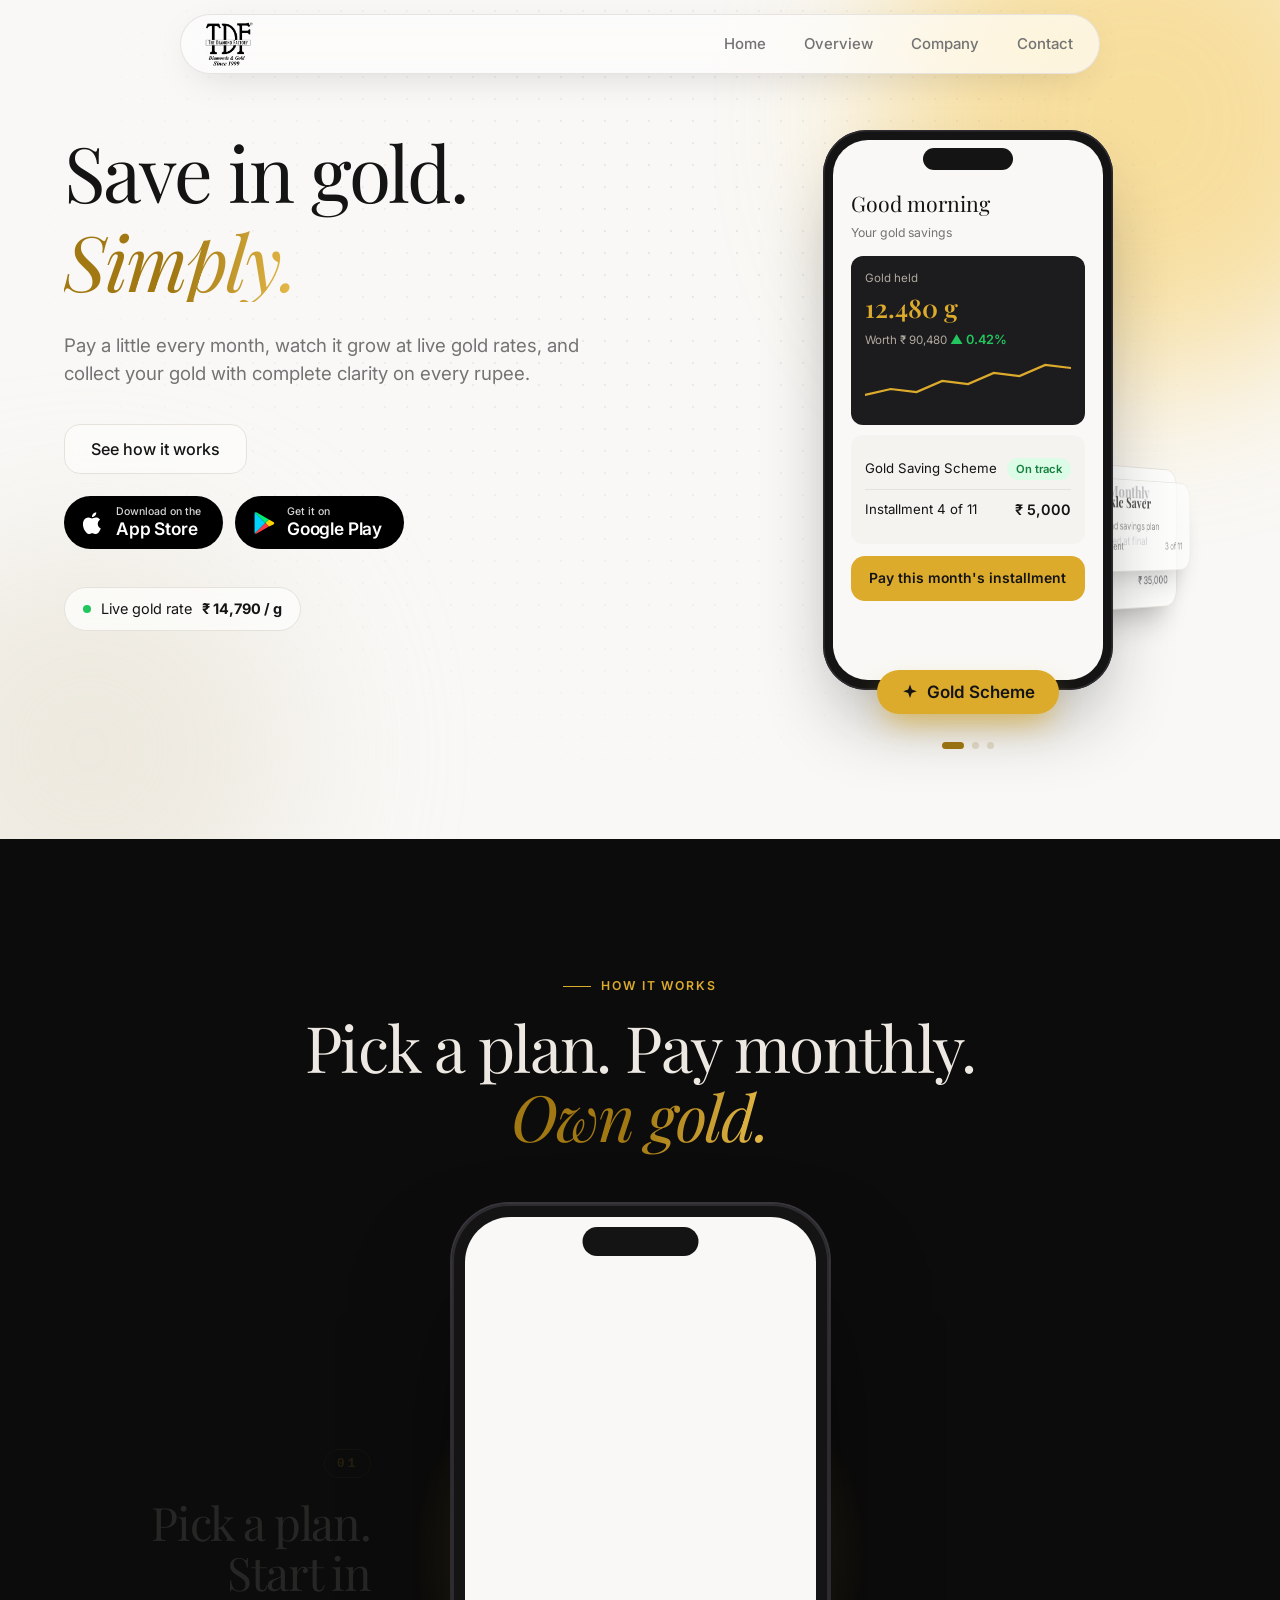
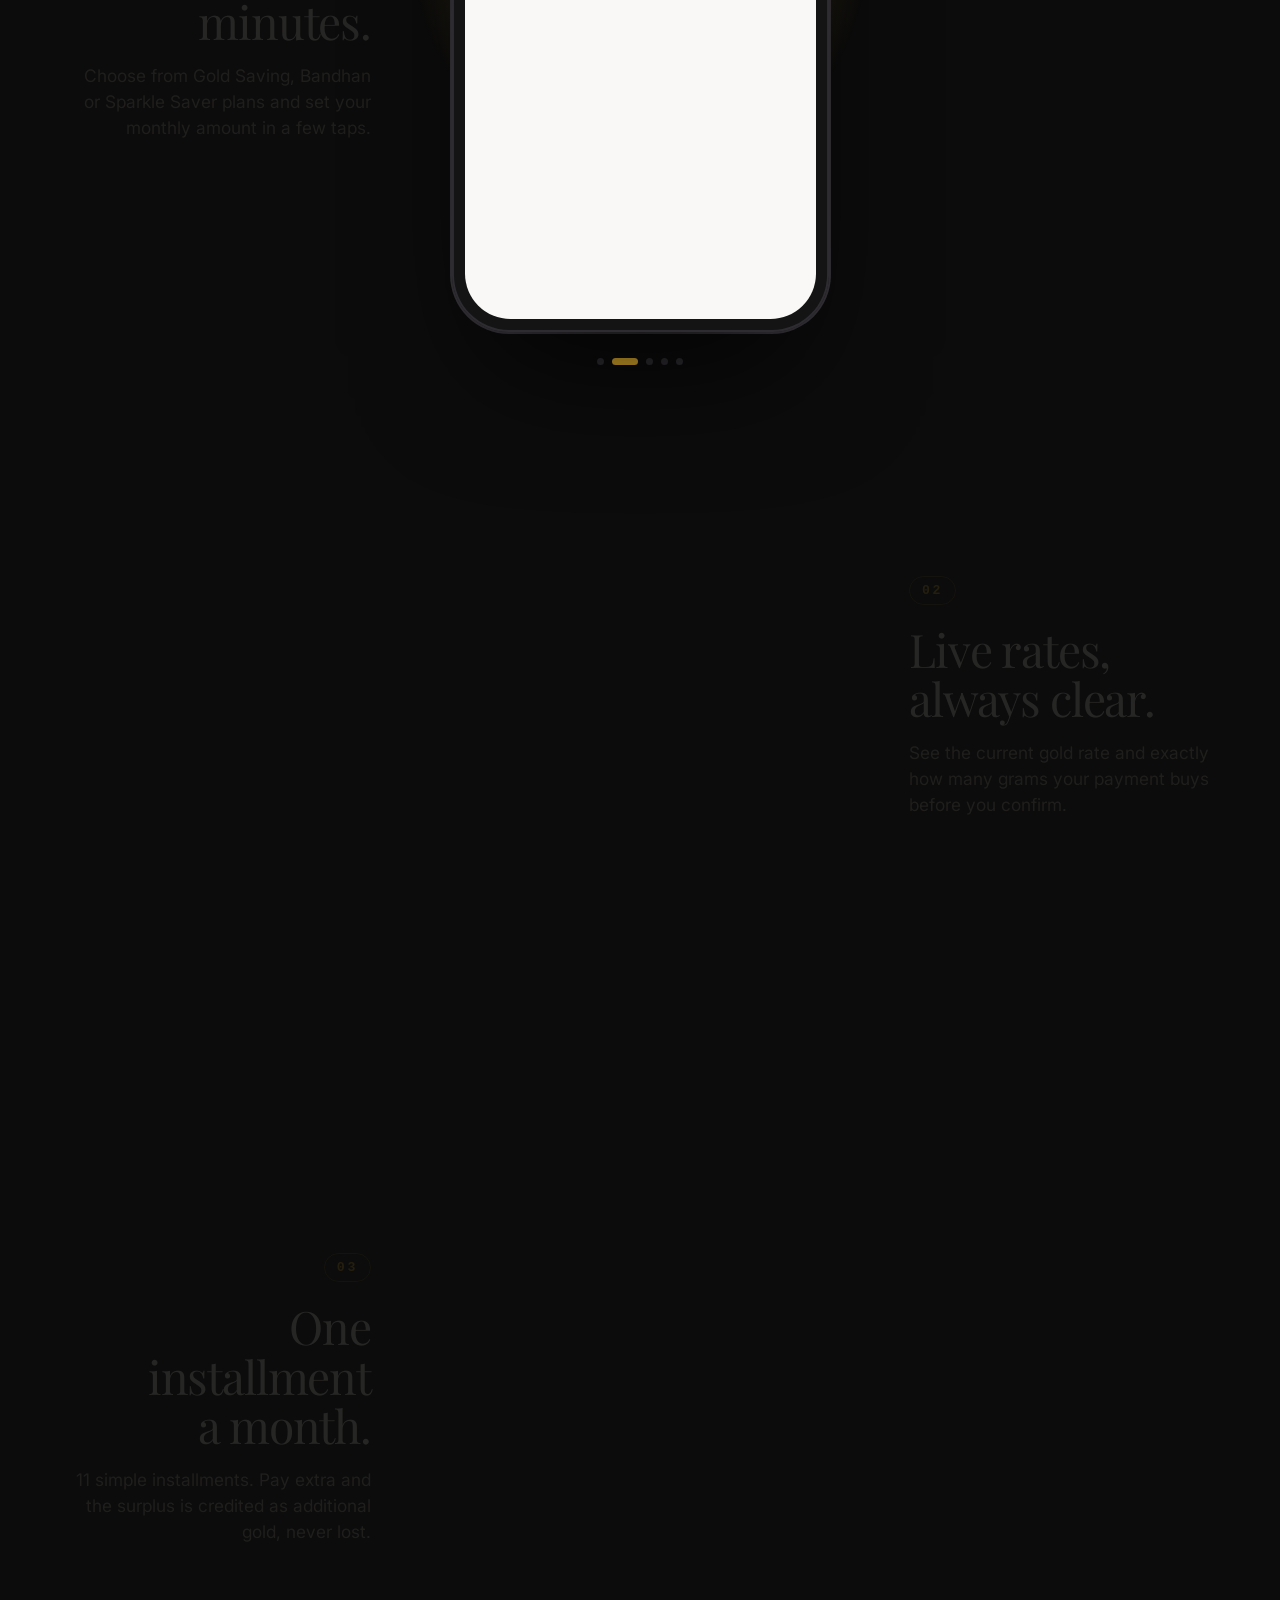
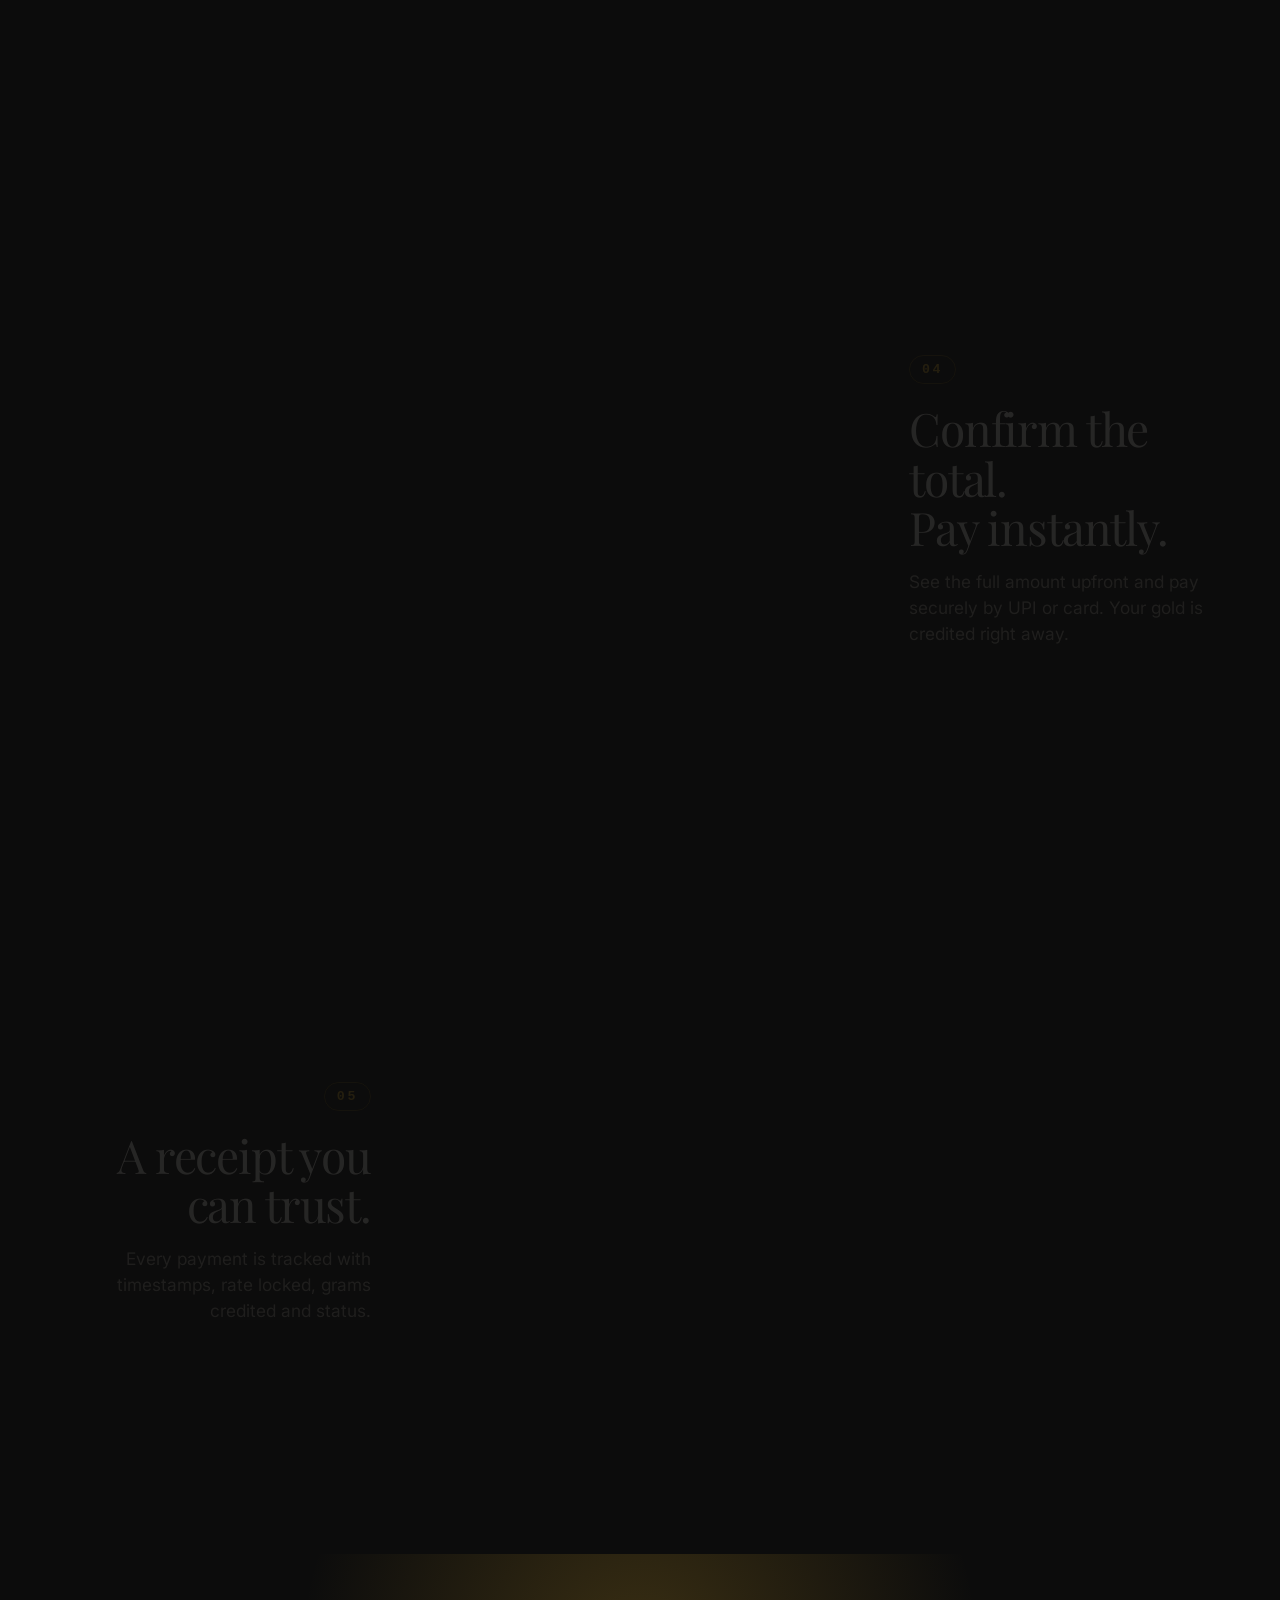
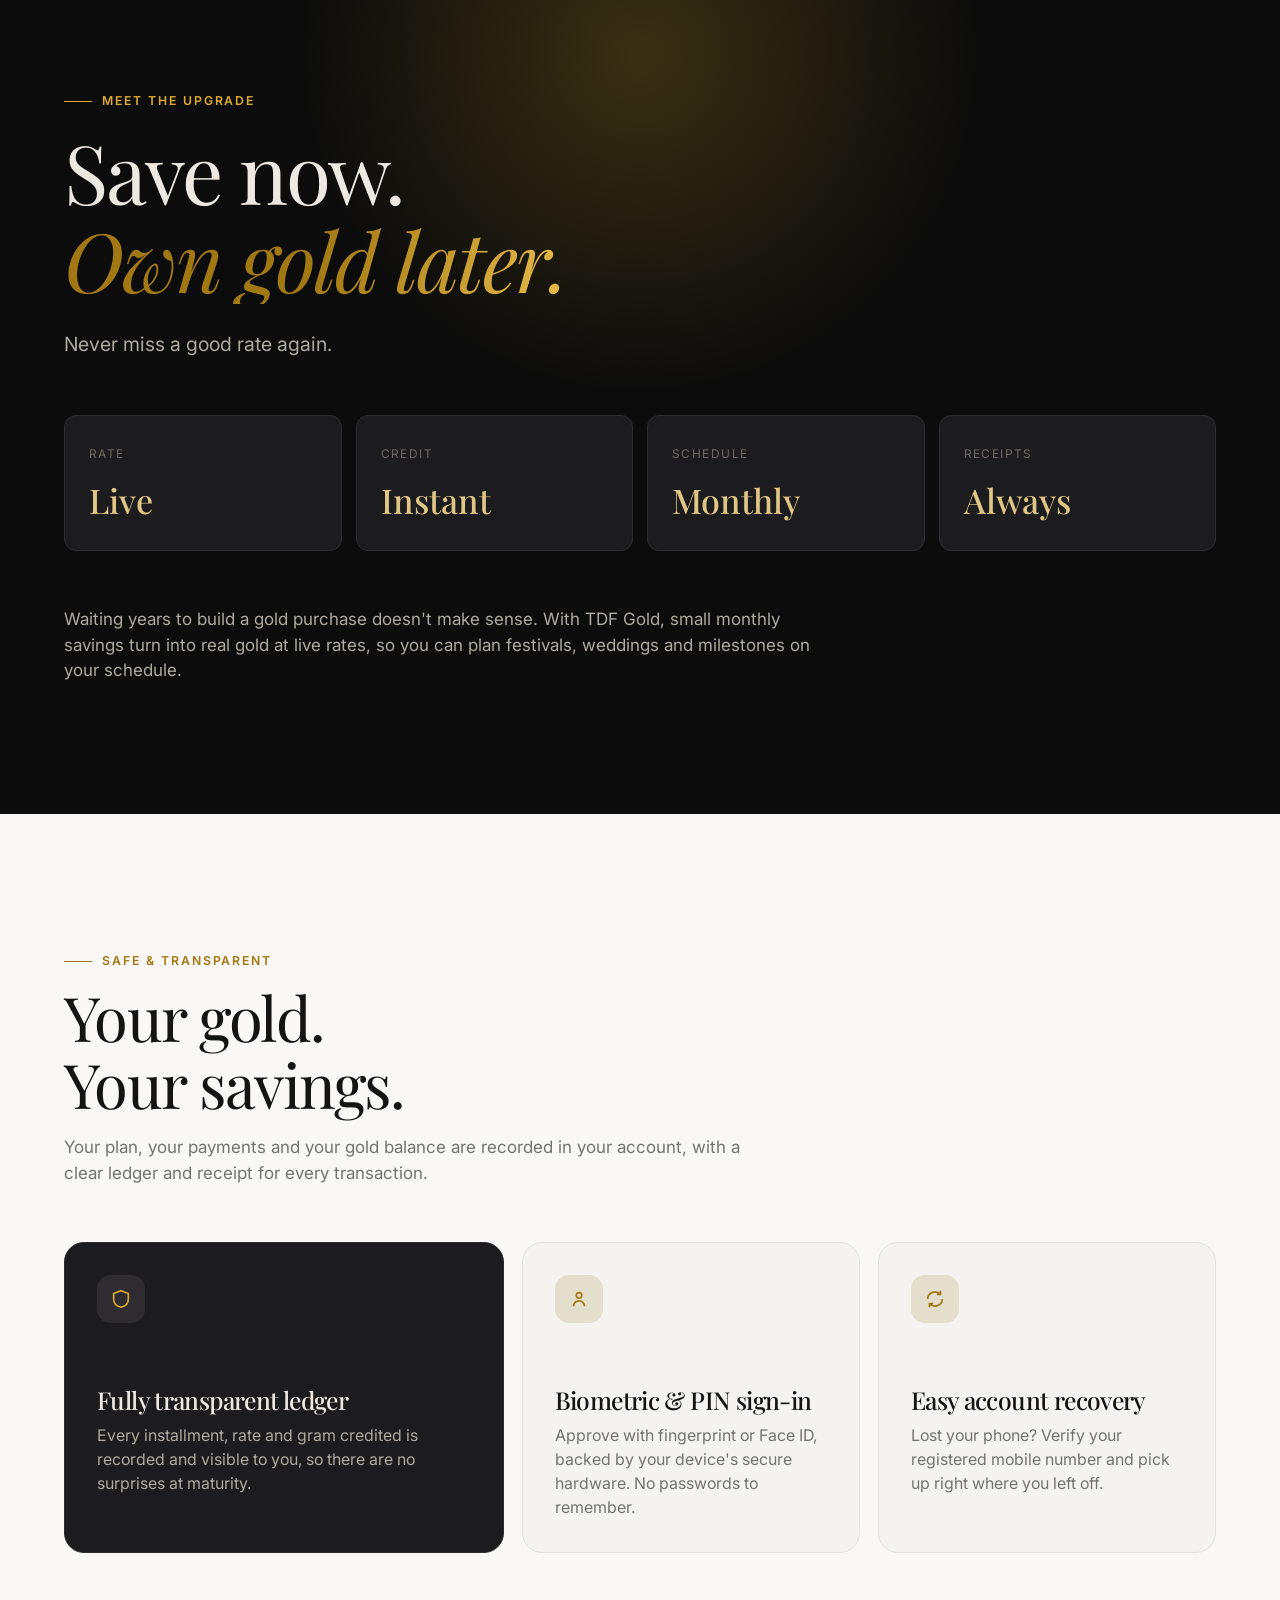
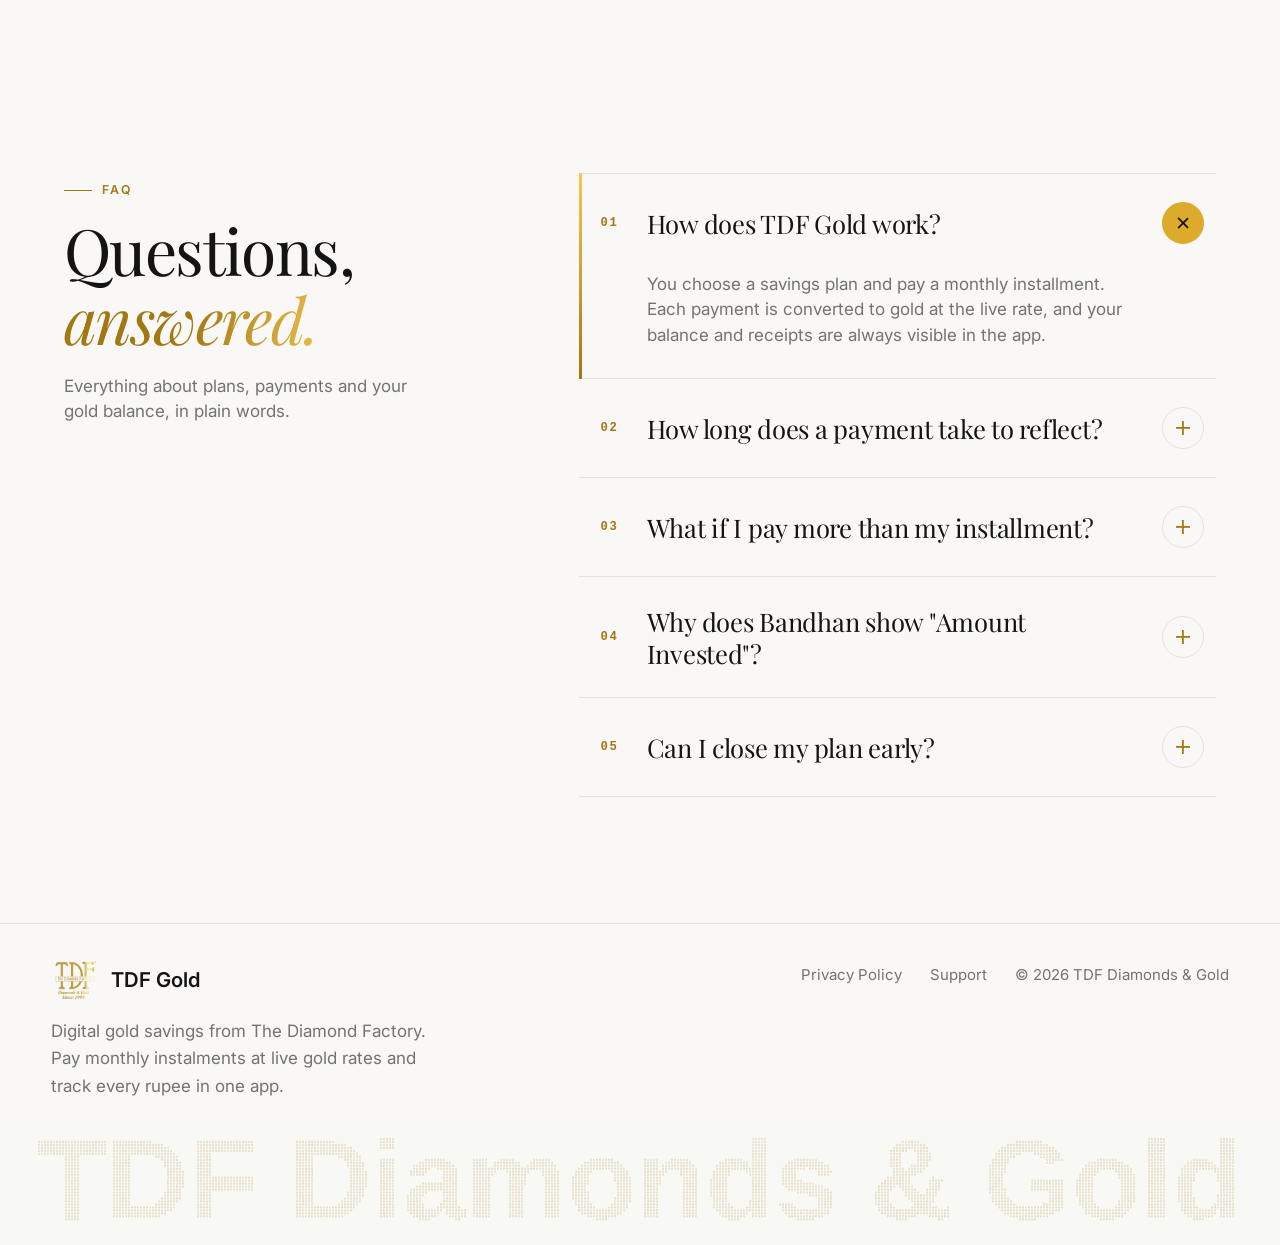
==== commit f5386a46: "fix(web): remove duplicate sales email link from footer Co-Authored-By: Claude Sonnet 5.5 <noreply@a" ====
--- a/index.html
+++ b/index.html
@@ -514,7 +514,6 @@
     <nav class="legal-links" aria-label="Legal">
       <a href="privacy-policy.html">Privacy Policy</a>
       <a href="mailto:sales@tdfjewellery.com">Support</a>
-      <a href="mailto:sales@tdfjewellery.com">sales@tdfjewellery.com</a>
       <span>&copy; <span class="yr">2026</span> TDF Diamonds &amp; Gold</span>
     </nav>
   </div>
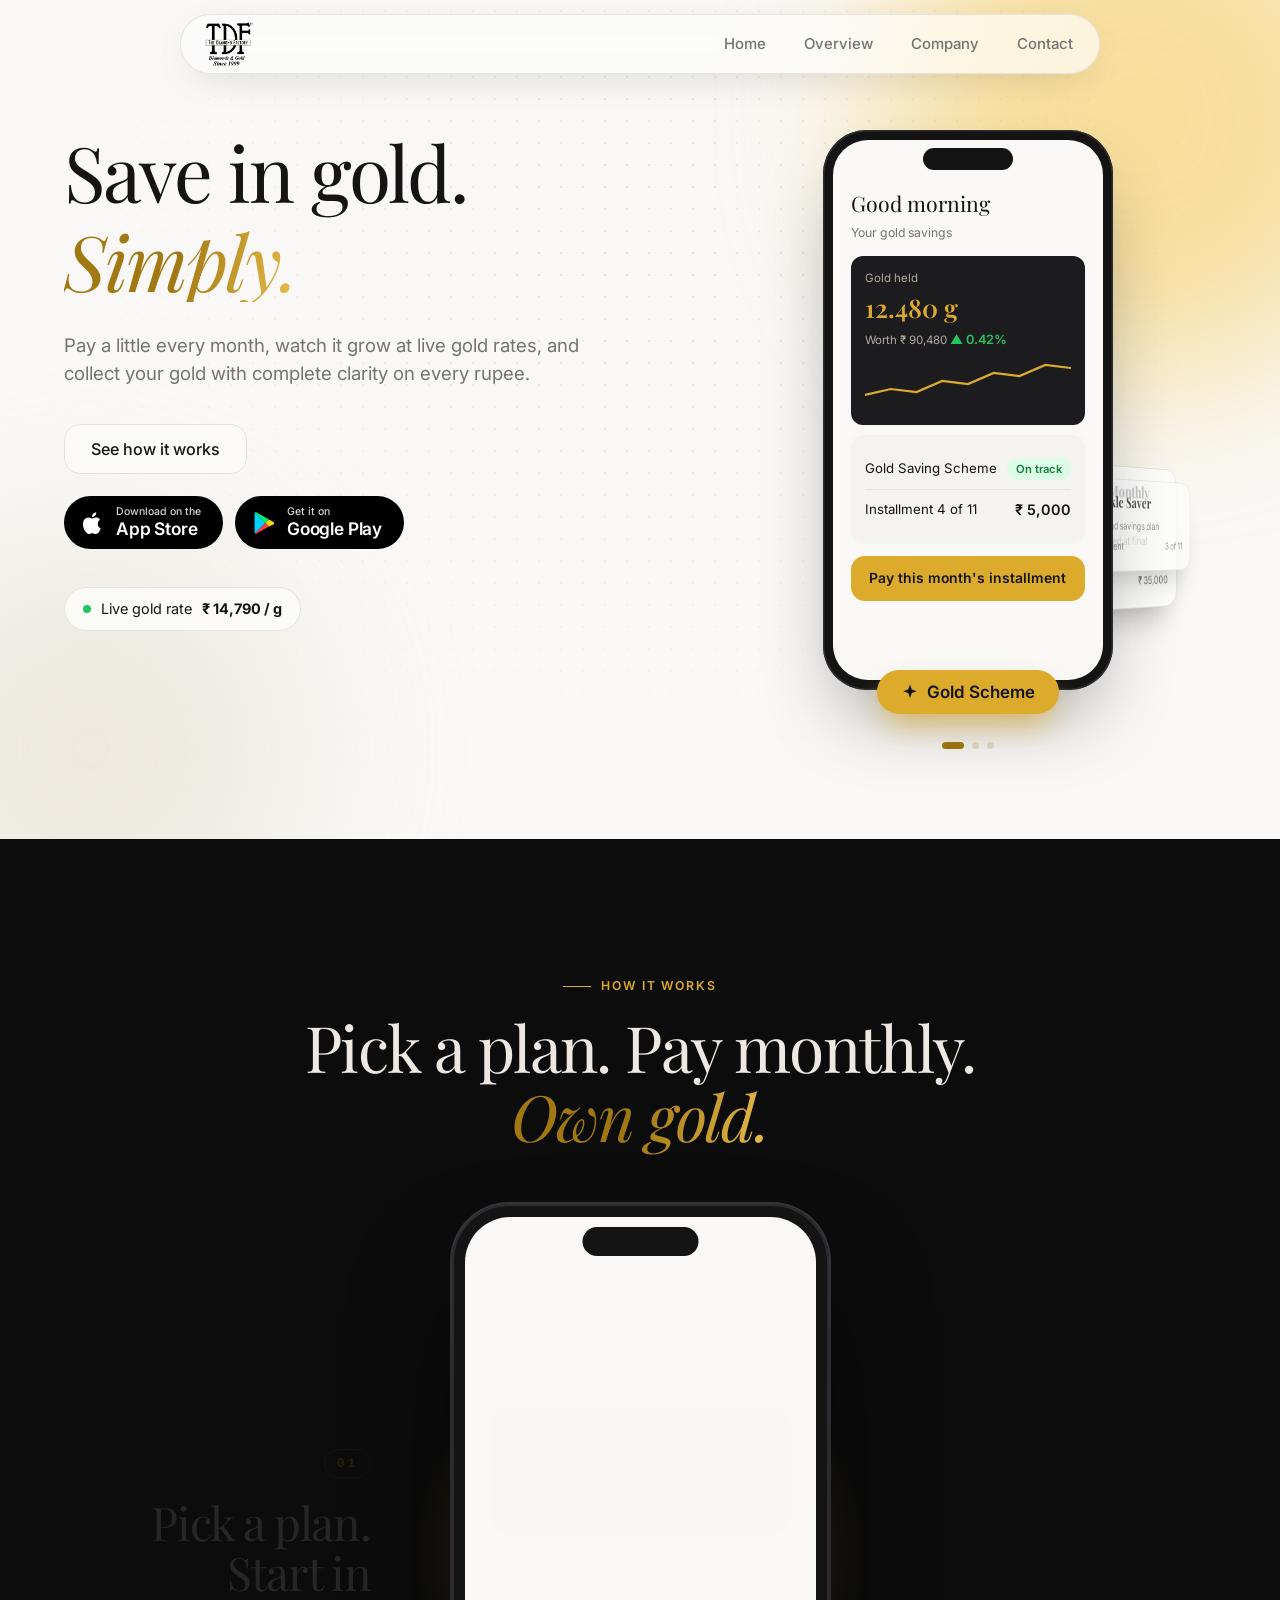
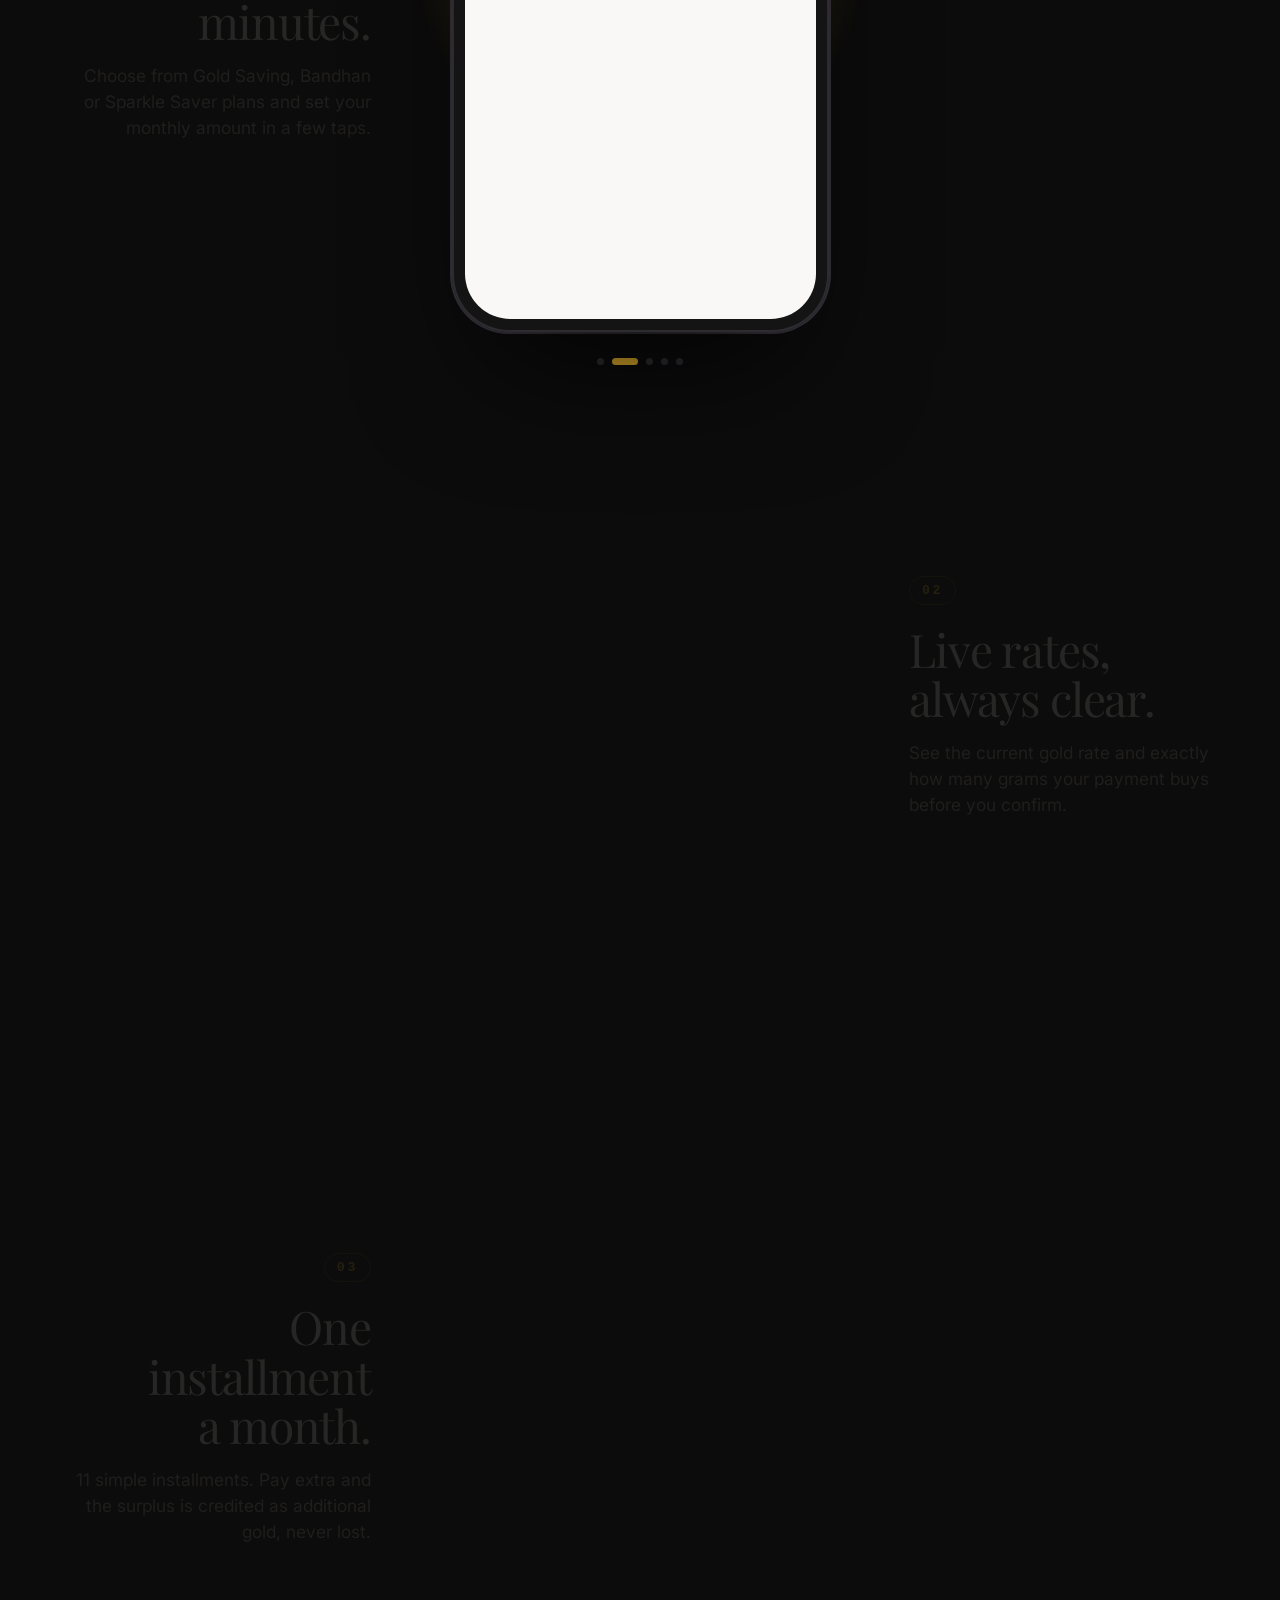
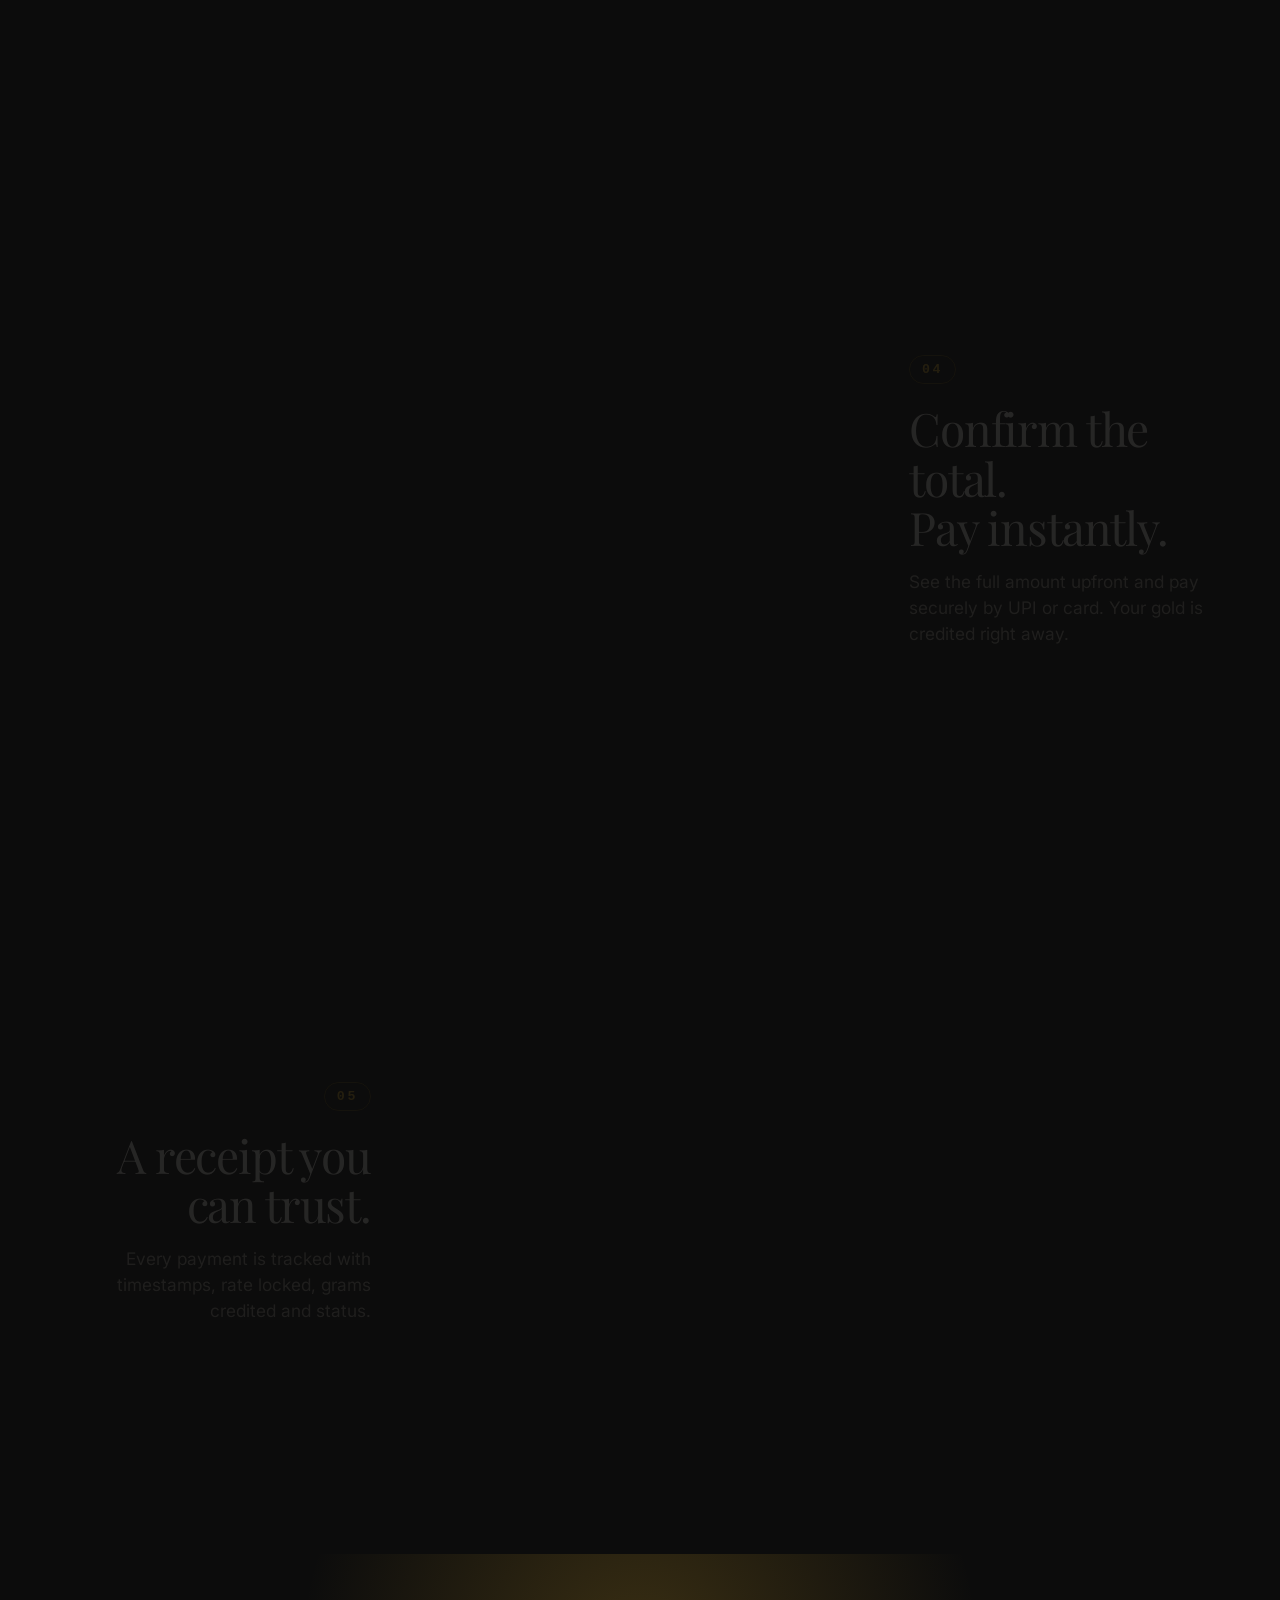
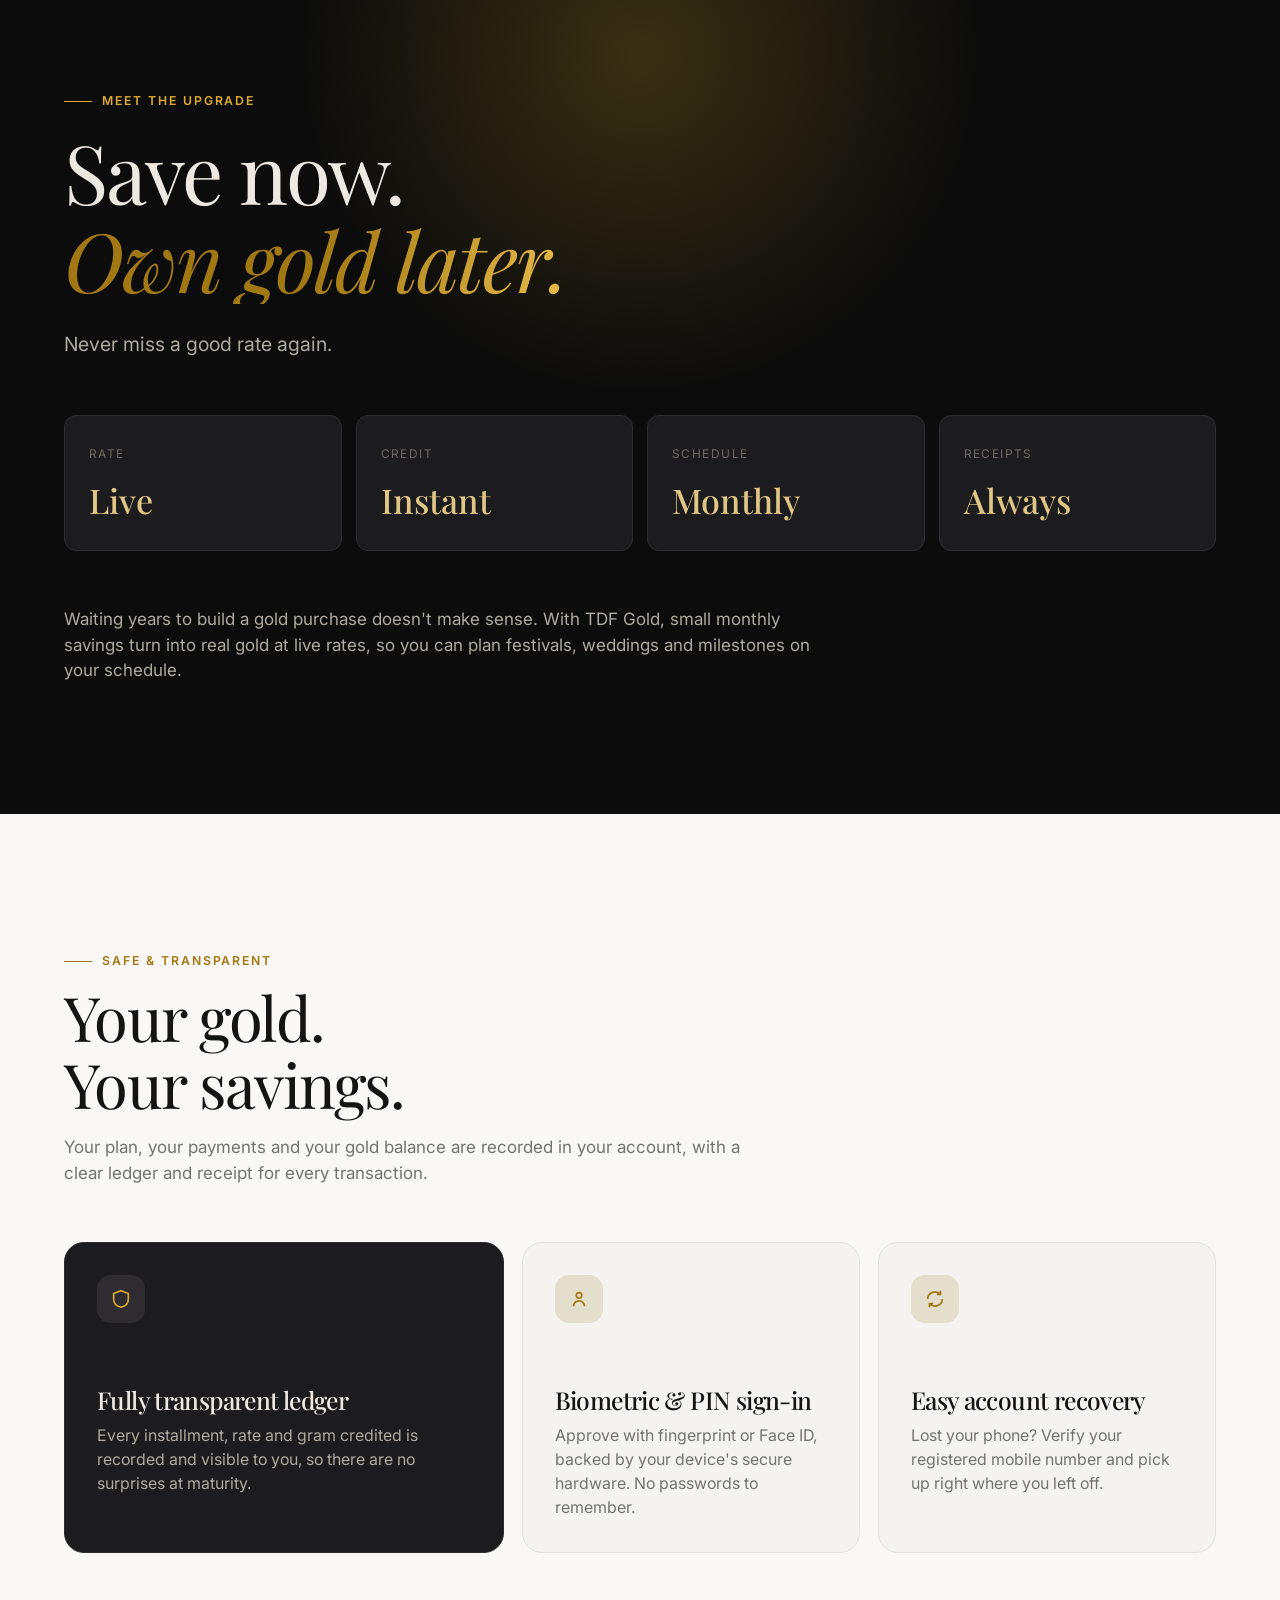
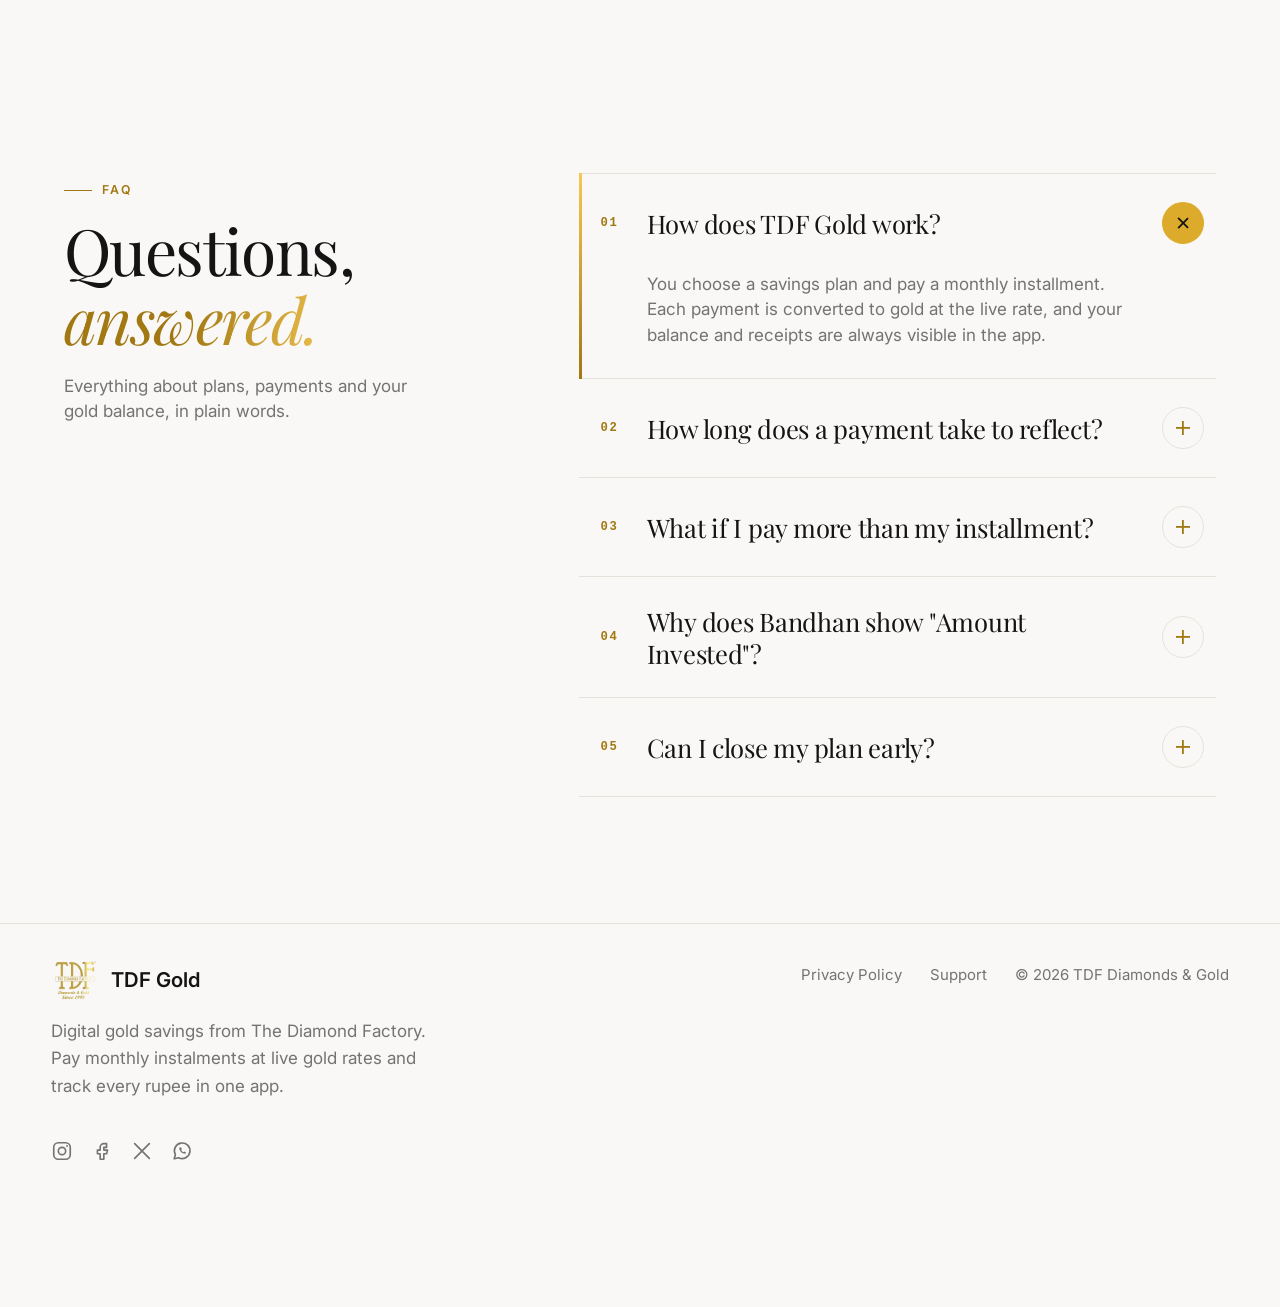
==== commit de5a78f4: "add social media links" ====
--- a/index.html
+++ b/index.html
@@ -234,6 +234,10 @@
 .foot-brand p{color:var(--muted-fg);font-size:1rem;line-height:1.6}
 .legal-links{display:flex;flex-wrap:wrap;gap:10px 28px;align-items:center;padding-top:8px}
 .legal-links a:hover{color:var(--app-fg)}
+.social{display:flex;gap:18px;align-items:center;padding-top:8px}
+.social a{display:inline-flex;color:var(--muted-fg);transition:color .2s}
+.social a:hover{color:var(--gold-dark)}
+.social svg{width:22px;height:22px}
 @media(max-width:680px){.foot-top{padding-top:28px}}
 @media(max-width:900px){
   .faq-grid{grid-template-columns:1fr}
@@ -516,6 +520,12 @@
       <a href="mailto:sales@tdfjewellery.com">Support</a>
       <span>&copy; <span class="yr">2026</span> TDF Diamonds &amp; Gold</span>
     </nav>
+    <div class="social" aria-label="Social media">
+      <a href="https://www.instagram.com/tdfdiamondsandgold/" target="_blank" rel="noopener" aria-label="Instagram"><svg viewBox="0 0 24 24" fill="none" stroke="currentColor" stroke-width="1.8" stroke-linecap="round" stroke-linejoin="round" aria-hidden="true"><rect x="3" y="3" width="18" height="18" rx="5"/><circle cx="12" cy="12" r="4"/><circle cx="17.5" cy="6.5" r="1" fill="currentColor" stroke="none"/></svg></a>
+      <a href="https://www.facebook.com/TDFDiamondsAndGold/" target="_blank" rel="noopener" aria-label="Facebook"><svg viewBox="0 0 24 24" fill="none" stroke="currentColor" stroke-width="1.8" stroke-linecap="round" stroke-linejoin="round" aria-hidden="true"><path d="M14 8h3V4h-3a4 4 0 0 0-4 4v3H7v4h3v6h4v-6h3l1-4h-4V8z"/></svg></a>
+      <a href="https://twitter.com/tdfjewellery" target="_blank" rel="noopener" aria-label="X (Twitter)"><svg viewBox="0 0 24 24" fill="none" stroke="currentColor" stroke-width="1.8" stroke-linecap="round" stroke-linejoin="round" aria-hidden="true"><path d="M4 4l16 16M20 4L4 20"/></svg></a>
+      <a href="https://wa.me/919324956506" target="_blank" rel="noopener" aria-label="WhatsApp"><svg viewBox="0 0 24 24" fill="none" stroke="currentColor" stroke-width="1.8" stroke-linecap="round" stroke-linejoin="round" aria-hidden="true"><path d="M3.5 20.5l1.3-4.6A8.5 8.5 0 1 1 8.3 19.3z"/><path d="M9 8.5c0 3.5 3 6.5 6.5 6.5l1-1.5-2-1-1 .8c-1-.4-2-1.4-2.4-2.4l.8-1-1-2z" fill="currentColor" stroke="none"/></svg></a>
+    </div>
   </div>
   <div class="kinetic" id="kinetic">
     <!-- <div class="k-meta" aria-hidden="true"><span>TDF Diamonds &amp; Gold</span></div> -->
